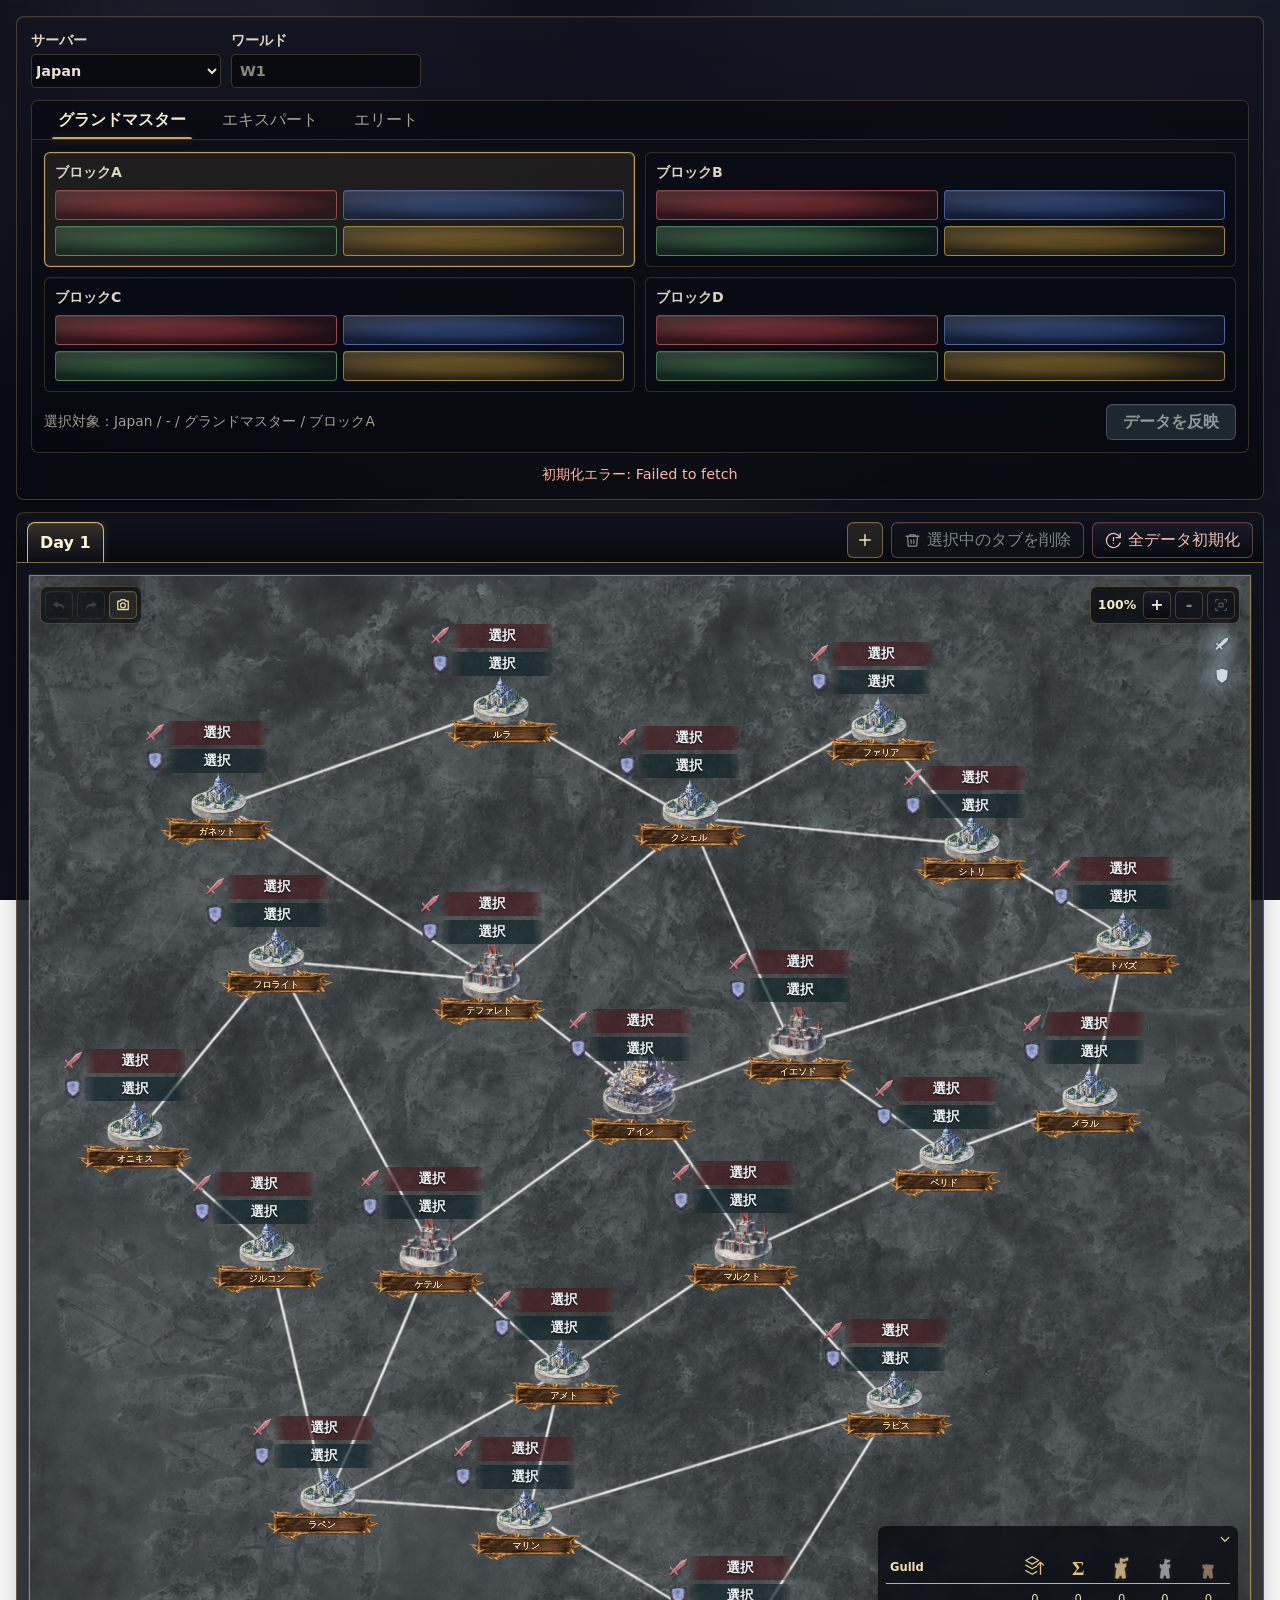
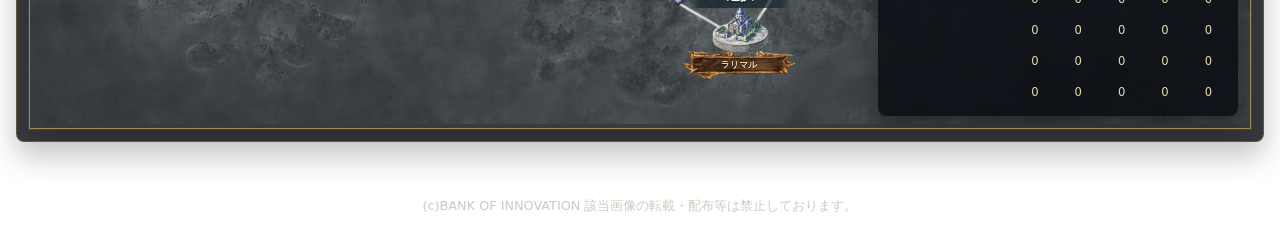
==== index.html @ d88d37e0 "ポイント表のギルド名の余白を調整" ====
<!DOCTYPE html>
<html lang="ja">
<head>
  <meta charset="UTF-8">
  <meta name="viewport" content="width=device-width, initial-scale=1.0">
  <title>Grand Battle Simulator</title>
  <link rel="stylesheet" href="style.css?v=20260810-score-indent">
</head>
<body>
  <main class="app-shell">
    <h1 class="visually-hidden">Grand Battle Simulator</h1>

    <div class="top-layout">
      <section class="panel source-panel" aria-labelledby="source-heading">
      <h2 id="source-heading" class="visually-hidden">バトルデータ選択</h2>
      <fieldset class="source-grid">
        <legend class="visually-hidden">サーバー・ワールド</legend>
        <label>
          <span>サーバー</span>
          <select id="server-select">
            <option value="1">Japan</option>
            <option value="2">Korea</option>
            <option value="3">Asia</option>
            <option value="4">North America</option>
            <option value="5">Europe</option>
            <option value="6">Global</option>
          </select>
        </label>

        <label>
          <span>ワールド</span>
          <div class="combo-box">
            <input type="text" id="world-input" name="grand-battle-world" placeholder="W1" autocomplete="new-password" inputmode="numeric" aria-controls="world-suggestions">
            <datalist id="world-options"></datalist>
            <div id="world-suggestions" class="combo-options" role="listbox" hidden></div>
          </div>
        </label>

      </fieldset>

      <div class="selection-backing-controls" hidden>
        <select id="class-select" aria-hidden="true" tabindex="-1">
          <option value="3">グランドマスター</option>
          <option value="2">エキスパート</option>
          <option value="1">エリート</option>
        </select>
        <select id="block-select" aria-hidden="true" tabindex="-1">
          <option value="0">A</option>
          <option value="1">B</option>
          <option value="2">C</option>
          <option value="3">D</option>
        </select>
      </div>

      <section class="battle-selection" aria-label="クラスとブロックの選択">
        <div id="battle-class-tabs" class="battle-class-tabs" role="tablist" aria-label="クラス">
          <button type="button" class="battle-class-tab" data-class-value="3" role="tab" aria-selected="true">グランドマスター</button>
          <button type="button" class="battle-class-tab" data-class-value="2" role="tab" aria-selected="false">エキスパート</button>
          <button type="button" class="battle-class-tab" data-class-value="1" role="tab" aria-selected="false">エリート</button>
        </div>

        <div id="battle-block-grid" class="battle-block-grid" role="group" aria-label="ブロック">
          <button type="button" class="battle-block-card" data-block-value="0" aria-pressed="true">
            <span class="battle-block-title">ブロックA</span>
            <span class="guild-grid" data-block-guild-grid="0" role="list" aria-live="polite"></span>
          </button>
          <button type="button" class="battle-block-card" data-block-value="1" aria-pressed="false">
            <span class="battle-block-title">ブロックB</span>
            <span class="guild-grid" data-block-guild-grid="1" role="list" aria-live="polite"></span>
          </button>
          <button type="button" class="battle-block-card" data-block-value="2" aria-pressed="false">
            <span class="battle-block-title">ブロックC</span>
            <span class="guild-grid" data-block-guild-grid="2" role="list" aria-live="polite"></span>
          </button>
          <button type="button" class="battle-block-card" data-block-value="3" aria-pressed="false">
            <span class="battle-block-title">ブロックD</span>
            <span class="guild-grid" data-block-guild-grid="3" role="list" aria-live="polite"></span>
          </button>
        </div>

        <div class="battle-selection-footer">
          <p id="battle-selection-summary" class="battle-selection-summary"></p>
          <div class="apply-data-actions">
            <p id="pending-message" class="pending-message" hidden><span aria-hidden="true">●</span> 未反映</p>
            <button type="button" id="apply-data-button" class="apply-data-button" disabled>データを反映</button>
          </div>
        </div>
      </section>

      <p id="status-message" class="status-message" role="status" aria-live="polite"></p>
    </section>

      <div id="guild-name-editor-controls" hidden>
        <button type="button" id="edit-guild-names-button" class="score-edit-button" aria-label="ギルド名を編集" title="ギルド名を編集">
          <span class="score-edit-pen-icon" aria-hidden="true"></span>
        </button>
        <button type="button" id="confirm-guild-names-button" class="score-edit-button" aria-label="ギルド名の編集を確定" title="ギルド名の編集を確定" hidden>
          <svg viewBox="0 0 24 24" aria-hidden="true">
            <path d="M5 12l4 4L19 6" />
          </svg>
        </button>
        <button type="button" id="cancel-guild-names-button" class="score-edit-button" aria-label="ギルド名の編集をキャンセル" title="ギルド名の編集をキャンセル" hidden>
          <svg viewBox="0 0 24 24" aria-hidden="true">
            <path d="M6 6l12 12" />
            <path d="M18 6L6 18" />
          </svg>
        </button>
      </div>
    </div>

    <section class="panel map-panel" aria-labelledby="map-heading">
      <h2 id="map-heading" class="visually-hidden">拠点マップ</h2>
      <header class="tab-row">
        <nav id="occupation-tabs" class="occupation-tabs" aria-label="拠点状況タブ"></nav>
        <button type="button" id="tab-add-button" class="tab-add-button" aria-label="タブを追加" title="タブを追加">
          <svg viewBox="0 0 24 24" aria-hidden="true">
            <path d="M12 5v14" />
            <path d="M5 12h14" />
          </svg>
        </button>
        <div class="map-actions" role="group" aria-label="マップデータ操作">
          <button type="button" id="delete-tab-button" class="delete-tab-button">選択中のタブを削除</button>
          <button type="button" id="reset-data-button" class="reset-data-button">全データ初期化</button>
        </div>
      </header>

    <section class="map-container" aria-labelledby="map-heading">
      <div id="map-inner" class="map-inner">
        <img src="resource/map.png" alt="グランドバトル拠点マップ" class="map-image">
        <div id="battle-points"></div>
      </div>
      <div class="map-history-controls" role="group" aria-label="MAP操作">
        <button type="button" id="map-undo-button" class="map-history-button" aria-label="MAP編集を元に戻す" title="MAP編集を元に戻す" disabled>
          <span class="map-history-icon" aria-hidden="true"></span>
        </button>
        <button type="button" id="map-redo-button" class="map-history-button" aria-label="MAP編集をやり直す" title="MAP編集をやり直す" disabled>
          <span class="map-history-icon is-redo" aria-hidden="true"></span>
        </button>
        <button type="button" id="map-screenshot-button" class="map-history-button map-screenshot-button" aria-label="現在のMAPをPNG保存" title="現在のMAPをPNG保存">
          <svg viewBox="0 0 24 24" aria-hidden="true">
            <path d="M5 7h3l1.5-2h5L16 7h3v11H5z" />
            <circle cx="12" cy="12.5" r="3.2" />
          </svg>
        </button>
      </div>
      <div id="map-export-status" class="map-export-status" role="status" aria-live="polite" hidden>
        <span id="map-export-status-message"></span>
        <button type="button" id="map-export-save-button" class="map-export-save-button" hidden>保存</button>
      </div>
      <div class="map-zoom-controls" role="group" aria-label="MAP表示操作">
        <div class="map-zoom-actions">
          <span id="map-zoom-value" class="map-zoom-value" aria-live="polite">100%</span>
          <button type="button" id="map-zoom-in-button" class="map-zoom-button" aria-label="MAPを拡大">+</button>
          <button type="button" id="map-zoom-out-button" class="map-zoom-button" aria-label="MAPを縮小">-</button>
          <button type="button" id="map-view-reset-button" class="map-zoom-button" aria-label="MAP表示をリセット">
            <svg viewBox="0 0 24 24" aria-hidden="true">
              <path d="M8 4H4v4" />
              <path d="M16 4h4v4" />
              <path d="M20 16v4h-4" />
              <path d="M4 16v4h4" />
              <path d="M9 9h6v6H9z" />
            </svg>
          </button>
        </div>
      </div>
      <div id="map-visibility-controls" class="map-visibility-controls" role="group" aria-label="MAP要素表示切替"></div>
      <aside id="map-score-panel" class="map-score-panel" aria-labelledby="map-score-panel-title">
        <div class="map-score-panel-header">
          <h3 id="map-score-panel-title" class="visually-hidden">ギルドスコア</h3>
          <button type="button" id="map-score-panel-toggle" class="map-score-panel-toggle" aria-expanded="true" aria-controls="map-score-panel-body" aria-label="ギルドスコアを折り畳む" title="ギルドスコアを折り畳む">
            <svg viewBox="0 0 24 24" aria-hidden="true">
              <path d="m7 10 5 5 5-5" />
            </svg>
          </button>
        </div>
        <div id="map-score-panel-body" class="map-score-panel-body">
          <table id="map-score-table" class="map-score-table">
            <caption class="visually-hidden">ギルド別スコア</caption>
            <thead>
              <tr>
                <th scope="col">Guild</th>
                <th scope="col" aria-label="累計" title="累計">
                  <span class="map-score-symbol map-score-cumulative-symbol" role="img" aria-label="累計" title="累計">
                    <svg viewBox="0 0 24 24" aria-hidden="true">
                      <path d="m2 6 7-4 7 4-7 4-7-4Z" />
                      <path d="m2 11 7 4 5-2.8" />
                      <path d="m2 17 7 4 5-2.8" />
                      <path d="M18 21V8m0 0-3 3m3-3 3 3" />
                    </svg>
                  </span>
                </th>
                <th scope="col" aria-label="合計" title="合計">
                  <span class="map-score-symbol map-score-total-symbol" role="img" aria-label="合計" title="合計">Σ</span>
                </th>
                <th scope="col" aria-label="神殿" title="神殿">
                  <img class="map-score-structure-icon map-score-temple-icon" src="resource/map-score-temple.png" alt="神殿">
                </th>
                <th scope="col" aria-label="城" title="城">
                  <img class="map-score-structure-icon map-score-castle-icon" src="resource/map-score-castle.png" alt="城">
                </th>
                <th scope="col" aria-label="教会" title="教会">
                  <img class="map-score-structure-icon map-score-church-icon" src="resource/map-score-church.png" alt="教会">
                </th>
              </tr>
            </thead>
            <tbody id="map-score-body"></tbody>
          </table>
        </div>
      </aside>
    </section>
    </section>

    <div id="mobile-point-picker" class="mobile-point-picker" role="dialog" aria-modal="true" aria-labelledby="mobile-point-picker-title" hidden>
      <div class="mobile-point-picker-panel">
        <div class="mobile-point-picker-header">
          <strong id="mobile-point-picker-title">拠点選択</strong>
          <button type="button" id="mobile-point-picker-close" class="mobile-picker-close" aria-label="閉じる">×</button>
        </div>
        <div id="mobile-point-picker-options" class="mobile-point-picker-options"></div>
      </div>
    </div>

    <dialog id="battle-data-confirmation-dialog" class="battle-data-dialog" aria-labelledby="battle-data-dialog-title" aria-describedby="battle-data-dialog-message">
      <form method="dialog" class="battle-data-dialog-panel">
        <h2 id="battle-data-dialog-title" data-dialog-title></h2>
        <p data-dialog-message></p>
        <p class="battle-data-dialog-context" data-dialog-context hidden></p>
        <p class="battle-data-dialog-note" data-dialog-note hidden></p>
        <div class="battle-data-dialog-actions" role="group" aria-label="反映方法を選択">
          <button type="button" class="dialog-secondary-button" data-dialog-action="cancel">キャンセル</button>
          <button type="button" class="dialog-secondary-button" data-dialog-action="new-tab" hidden>新しいタブ</button>
          <button type="button" class="dialog-primary-button" data-dialog-action="overwrite" hidden>上書き</button>
          <button type="button" class="dialog-danger-button" data-dialog-action="replace" hidden>データを反映</button>
        </div>
      </form>
    </dialog>
  </main>

  <footer>
    (c)BANK OF INNOVATION 該当画像の転載・配布等は禁止しております。
  </footer>

  <script type="module" src="js/main.js?v=20260810-score-highlight"></script>
</body>
</html>
---- style.css ----
:root {
  --guild-1: #56302f;
  --guild-2: #33384d;
  --guild-3: #34483a;
  --guild-4: #4c4730;
  --guild-1-rgb: 86, 48, 47;
  --guild-2-rgb: 51, 56, 77;
  --guild-3-rgb: 52, 72, 58;
  --guild-4-rgb: 76, 71, 48;
  --guild-1-ink: 112, 55, 58;
  --guild-2-ink: 65, 79, 106;
  --guild-3-ink: 62, 94, 72;
  --guild-4-ink: 112, 101, 58;
  --empty-point: rgba(255, 255, 255, 0.86);
  --border: rgba(170, 139, 82, 0.36);
  --surface: rgba(12, 14, 23, 0.82);
  --surface-strong: rgba(6, 8, 14, 0.9);
  --page: #070a12;
  --text: #e8e1d1;
  --muted: #a79f91;
  --gold: #aa8b52;
  --gold-soft: rgba(170, 139, 82, 0.18);
  --field-bg: rgba(6, 8, 14, 0.78);
  --field-border: rgba(170, 139, 82, 0.34);
  --action-button-size: 36px;
  /* --action-button-size-mobile: 34px; */
}

* {
  box-sizing: border-box;
}

.visually-hidden {
  position: absolute;
  width: 1px;
  height: 1px;
  padding: 0;
  margin: -1px;
  overflow: hidden;
  clip: rect(0, 0, 0, 0);
  white-space: nowrap;
  border: 0;
}

body {
  margin: 0;
  color: var(--text);
  font-family: system-ui, -apple-system, BlinkMacSystemFont, "Segoe UI", sans-serif;
  text-align: center;
  background:
    radial-gradient(circle at 18% 10%, rgba(82, 84, 106, 0.28) 0 9%, transparent 30%),
    radial-gradient(circle at 78% 2%, rgba(61, 66, 88, 0.32) 0 12%, transparent 35%),
    radial-gradient(circle at 46% 42%, rgba(126, 119, 100, 0.12) 0 15%, transparent 40%),
    linear-gradient(145deg, #05070d 0%, #0b0e18 42%, #171927 100%);
  background-attachment: fixed;
}

button,
input,
select {
  font: inherit;
}

button {
  min-height: 36px;
  padding: 6px 12px;
  border: 1px solid var(--field-border);
  border-radius: 6px;
  color: var(--text);
  background: linear-gradient(180deg, rgba(27, 28, 39, 0.92), rgba(9, 11, 18, 0.92));
  cursor: pointer;
  box-shadow: inset 0 1px 0 rgba(255, 255, 255, 0.08);
}

button:hover {
  border-color: rgba(190, 161, 96, 0.68);
  background: linear-gradient(180deg, rgba(38, 39, 52, 0.94), rgba(14, 16, 25, 0.94));
}

button:disabled {
  color: #7d8987;
  cursor: not-allowed;
  background: rgba(20, 21, 28, 0.54);
}

h2,
h3 {
  margin: 0 0 10px;
  color: #f4e9c9;
  font-size: 1rem;
}

footer {
  margin: 40px 0 16px;
  color: rgba(169, 160, 140, 0.56);
  font-size: 0.8rem;
}

.app-shell {
  width: min(100%, 1280px);
  margin: 0 auto;
  padding: 16px;
}

.panel {
  margin: 0;
  padding: 14px;
  border: 1px solid var(--border);
  border-radius: 8px;
  color: var(--text);
  background:
    linear-gradient(180deg, rgba(18, 20, 31, 0.86), rgba(7, 9, 15, 0.8));
  box-shadow:
    0 14px 30px rgba(0, 0, 0, 0.24),
    inset 0 1px 0 rgba(255, 255, 255, 0.07);
}

.top-layout {
  display: grid;
  grid-template-columns: minmax(0, 1fr);
  align-items: start;
  gap: 0;
  margin-bottom: 12px;
}

.source-panel {
  display: grid;
  gap: 12px;
  justify-items: stretch;
}

.map-panel {
  display: grid;
  gap: 0;
  padding: 0;
  overflow: hidden;
}

.source-grid {
  display: grid;
  grid-template-columns: repeat(2, minmax(136px, 190px));
  gap: 10px;
  width: min(100%, 390px);
  min-inline-size: 0;
  margin: 0;
  padding: 0;
  border: 0;
}

.source-grid label {
  display: grid;
  gap: 4px;
  text-align: left;
  font-size: 0.9rem;
  font-weight: 700;
  color: #ddd4c2;
}

.source-grid input,
.source-grid select {
  width: 100%;
  min-height: 34px;
  border: 1px solid var(--field-border);
  border-radius: 5px;
  color: var(--text);
  background: var(--field-bg);
}

.source-grid select option {
  color: var(--text);
  background: #0b0d16;
}

.combo-box {
  position: relative;
  display: block;
}

.combo-box input {
  padding: 5px 8px;
}

.combo-box input::placeholder {
  color: #8e897e;
  opacity: 1;
}

.source-grid input:focus,
.source-grid select:focus,
.combo-box input:focus,
button:focus-visible {
  outline: 2px solid rgba(210, 236, 181, 0.46);
  outline-offset: 2px;
  border-color: rgba(190, 161, 96, 0.74);
}

.combo-options {
  position: absolute;
  z-index: 20;
  top: calc(100% + 4px);
  left: 0;
  right: 0;
  max-height: 220px;
  overflow-y: auto;
  border: 1px solid var(--border);
  border-radius: 6px;
  background: rgba(8, 10, 17, 0.97);
  box-shadow: 0 8px 20px rgba(0, 0, 0, 0.16);
}

.combo-options button,
.combo-empty {
  display: block;
  width: 100%;
  min-height: 32px;
  padding: 6px 10px;
  border: 0;
  border-radius: 0;
  text-align: left;
  color: var(--text);
  background: transparent;
}

.combo-options button:hover {
  background: rgba(199, 166, 96, 0.16);
}

.combo-group-button {
  font-weight: 700;
}

.combo-options .combo-world-button {
  padding-left: 20px;
  font-weight: 400;
}

.combo-empty {
  color: var(--muted);
}

.battle-selection {
  overflow: hidden;
  border: 1px solid rgba(170, 139, 82, 0.28);
  border-radius: 7px;
  background: rgba(5, 7, 13, 0.28);
}

.battle-class-tabs {
  display: flex;
  min-width: 0;
  padding: 0 8px;
  border-bottom: 1px solid rgba(170, 139, 82, 0.28);
  background: rgba(6, 8, 14, 0.42);
}

.battle-class-tab {
  position: relative;
  flex: 0 1 auto;
  min-height: 38px;
  padding: 7px 18px;
  border: 0;
  border-radius: 0;
  color: var(--muted);
  background: transparent;
  box-shadow: none;
}

.battle-class-tab::after {
  content: "";
  position: absolute;
  right: 12px;
  bottom: 0;
  left: 12px;
  height: 2px;
  border-radius: 2px 2px 0 0;
  background: transparent;
}

.battle-class-tab:hover,
.battle-class-tab:focus-visible {
  border: 0;
  color: #f1e6c8;
  background: rgba(199, 166, 96, 0.08);
  box-shadow: none;
}

.battle-class-tab.is-active {
  color: #f4e9c9;
  font-weight: 700;
}

.battle-class-tab.is-active::after {
  background: #c7a660;
  box-shadow: 0 0 8px rgba(199, 166, 96, 0.34);
}

.battle-block-grid {
  display: grid;
  grid-template-columns: repeat(2, minmax(0, 1fr));
  gap: 10px;
  padding: 12px;
}

.battle-block-card {
  min-width: 0;
  padding: 10px;
  border-color: rgba(170, 139, 82, 0.24);
  text-align: left;
  background: rgba(10, 12, 20, 0.56);
  box-shadow: inset 0 1px 0 rgba(255, 255, 255, 0.04);
}

.battle-block-card:hover {
  border-color: rgba(190, 161, 96, 0.52);
  background: rgba(18, 20, 31, 0.7);
}

.battle-block-card.is-active {
  border-color: rgba(210, 178, 105, 0.88);
  background: rgba(170, 139, 82, 0.12);
  box-shadow:
    inset 0 0 0 1px rgba(225, 194, 123, 0.16),
    0 0 0 1px rgba(170, 139, 82, 0.08);
}

.battle-block-title {
  display: block;
  margin-bottom: 8px;
  color: #ddd4c2;
  font-size: 0.88rem;
  font-weight: 700;
}

.guild-grid {
  display: grid;
  grid-template-columns: repeat(2, minmax(0, 1fr));
  justify-content: center;
  gap: 6px;
}

.guild-grid .guild-cell {
  display: block;
  --guild-ink-rgb: 120, 108, 72;
  min-width: 0;
  min-height: 30px;
  padding: 5px 7px;
  border: 1px solid rgba(245, 231, 189, 0.18);
  border-radius: 4px;
  color: #e7dcc4;
  font-weight: 700;
  text-align: center;
  white-space: normal;
  overflow-wrap: anywhere;
  background:
    radial-gradient(ellipse at 46% 48%, rgba(var(--guild-ink-rgb), 0.5) 0 28%, transparent 72%),
    radial-gradient(ellipse at 18% 18%, rgba(231, 220, 196, 0.12) 0 18%, transparent 58%),
    linear-gradient(135deg, rgba(var(--guild-ink-rgb), 0.34), rgba(var(--guild-ink-rgb), 0.18)),
    rgba(6, 9, 16, 0.32);
  box-shadow:
    inset 0 1px 0 rgba(255, 244, 215, 0.08),
    inset 0 -12px 20px rgba(4, 8, 14, 0.12);
}

.guild-cell1 {
  --guild-ink-rgb: var(--guild-1-ink);
}

.guild-cell2 {
  --guild-ink-rgb: var(--guild-2-ink);
}

.guild-cell3 {
  --guild-ink-rgb: var(--guild-3-ink);
}

.guild-cell4 {
  --guild-ink-rgb: var(--guild-4-ink);
}

.guild-grid .guild-cell1 {
  --guild-ink-rgb: 151, 53, 57;
  border-color: rgba(224, 94, 101, 0.58);
}

.guild-grid .guild-cell2 {
  --guild-ink-rgb: 54, 82, 143;
  border-color: rgba(112, 139, 225, 0.58);
}

.guild-grid .guild-cell3 {
  --guild-ink-rgb: 57, 112, 71;
  border-color: rgba(100, 185, 116, 0.58);
}

.guild-grid .guild-cell4 {
  --guild-ink-rgb: 139, 108, 37;
  border-color: rgba(226, 190, 75, 0.6);
}

.apply-data-button {
  width: auto;
  min-width: 130px;
  margin: 0;
  border-color: rgba(118, 125, 162, 0.5);
  background: linear-gradient(180deg, #2a304b, #15192b);
  color: #ffffff;
  font-weight: 700;
}

.apply-data-button:hover {
  background: linear-gradient(180deg, #343a59, #1b2036);
}

.apply-data-button.has-pending {
  border-color: rgba(132, 169, 116, 0.56);
  background: linear-gradient(180deg, #354f38, #1d3224);
}

.apply-data-button.has-pending:hover {
  background: linear-gradient(180deg, #3e5b41, #263d2b);
}

.apply-data-button:disabled {
  border-color: rgba(154, 168, 181, 0.32);
  background: rgba(48, 61, 69, 0.58);
  color: #8d9998;
}

.pending-message {
  margin: 0;
  color: #b8d5a6;
  font-size: 0.85rem;
  font-weight: 700;
}

.status-message {
  min-height: 1.4em;
  margin: 0;
  color: var(--muted);
  font-size: 0.9rem;
}

.status-message[data-type="success"] {
  color: #b8d5a6;
}

.status-message[data-type="error"] {
  color: #ffb4aa;
}

.section-divider {
  display: none;
  width: 100%;
  margin: 4px 0 16px;
  border: 0;
  border-top: 1px solid #cfcfcf;
}

.table-scroll {
  display: block;
  width: 100%;
  max-width: 100%;
  padding-bottom: 6px;
  overflow-x: auto;
  overflow-y: hidden;
  scrollbar-color: rgba(146, 119, 70, 0.42) rgba(5, 7, 12, 0.28);
  scrollbar-width: thin;
  box-shadow: inset 0 -1px 0 rgba(199, 166, 96, 0.2);
}

.occupation-tabs {
  scrollbar-color: rgba(146, 119, 70, 0.42) rgba(5, 7, 12, 0.28);
  scrollbar-width: thin;
}

.table-scroll::-webkit-scrollbar,
.occupation-tabs::-webkit-scrollbar {
  height: 1px;
}

.table-scroll::-webkit-scrollbar-track,
.occupation-tabs::-webkit-scrollbar-track {
  background: rgba(5, 7, 12, 0.48);
  border-radius: 999px;
}

.table-scroll::-webkit-scrollbar-thumb,
.occupation-tabs::-webkit-scrollbar-thumb {
  border-radius: 999px;
  background: linear-gradient(90deg, rgba(126, 102, 59, 0.26), rgba(164, 132, 76, 0.42));
}

.table-scroll::-webkit-scrollbar-thumb:hover,
.occupation-tabs::-webkit-scrollbar-thumb:hover {
  background: linear-gradient(90deg, rgba(170, 139, 82, 0.62), rgba(210, 174, 102, 0.54));
}

.cumulative-scope {
  min-height: 1.3em;
  margin: -4px 0 8px;
  color: #c7beab;
  font-size: 0.85rem;
}

.score-edit-actions {
  display: flex;
  justify-content: flex-end;
  gap: 6px;
  margin: -2px 0 6px;
}

.score-edit-button {
  display: inline-grid;
  place-items: center;
  width: 30px;
  height: 30px;
  min-height: 0;
  padding: 0;
  border-color: rgba(199, 166, 96, 0.46);
  border-radius: 6px;
  color: #e9d6a6;
  background: rgba(199, 166, 96, 0.1);
}

.score-edit-button[hidden] {
  display: none;
}

.score-edit-button:hover {
  border-color: rgba(226, 196, 126, 0.72);
  background: rgba(199, 166, 96, 0.2);
}

.score-edit-button svg {
  width: 17px;
  height: 17px;
  fill: none;
  stroke: currentColor;
  stroke-width: 1.9;
  stroke-linecap: round;
  stroke-linejoin: round;
}

.score-edit-pen-icon {
  width: 28px;
  height: 28px;
  background: currentColor;
  -webkit-mask: url("resource/pen.svg") center / contain no-repeat;
  mask: url("resource/pen.svg") center / contain no-repeat;
}

.score-table {
  flex: 0 0 auto;
  min-width: 640px;
  margin: 0 auto;
  border-collapse: collapse;
  color: var(--text);
  background: rgba(6, 8, 14, 0.56);
}

.score-table th,
.score-table td {
  height: 36px;
  min-width: 56px;
  border: 1px solid rgba(199, 166, 96, 0.28);
  padding: 5px 6px;
  line-height: 1.2;
  text-align: center;
}

.score-table th:first-child,
.score-table td:first-child {
  min-width: 36px;
}

.score-table th:nth-child(2),
.score-table td:nth-child(2) {
  width: 188px;
  min-width: 188px;
  max-width: 188px;
}

.score-table td:nth-child(2) {
  overflow: hidden;
  color: #e7dcc4;
  font-weight: 700;
  text-overflow: ellipsis;
  white-space: nowrap;
}

.score-guild-name-cell {
  --guild-ink-rgb: 120, 108, 72;
  background:
    radial-gradient(ellipse at 48% 52%, rgba(var(--guild-ink-rgb), 0.48) 0 30%, transparent 74%),
    radial-gradient(ellipse at 16% 20%, rgba(231, 220, 196, 0.1) 0 16%, transparent 58%),
    linear-gradient(135deg, rgba(var(--guild-ink-rgb), 0.32), rgba(var(--guild-ink-rgb), 0.18)),
    rgba(6, 9, 16, 0.34);
  box-shadow:
    inset 0 1px 0 rgba(255, 244, 215, 0.07),
    inset 0 -12px 18px rgba(4, 8, 14, 0.1);
}

.score-guild-name-cell.guild-cell1 {
  --guild-ink-rgb: var(--guild-1-ink);
}

.score-guild-name-cell.guild-cell2 {
  --guild-ink-rgb: var(--guild-2-ink);
}

.score-guild-name-cell.guild-cell3 {
  --guild-ink-rgb: var(--guild-3-ink);
}

.score-guild-name-cell.guild-cell4 {
  --guild-ink-rgb: var(--guild-4-ink);
}

.score-table td:nth-child(2):has(.score-guild-name-input) {
  position: relative;
  filter: saturate(0.88);
  box-shadow:
    inset 0 2px 5px rgba(0, 0, 0, 0.42),
    inset 0 1px 0 rgba(255, 255, 255, 0.04);
}

.score-table td:nth-child(2):has(.score-guild-name-input)::after {
  content: "";
  position: absolute;
  top: 50%;
  right: 4px;
  width: 28px;
  height: 28px;
  background: rgba(226, 196, 126, 0.74);
  pointer-events: none;
  transform: translateY(-50%);
  -webkit-mask: url("resource/pen.svg") center / contain no-repeat;
  mask: url("resource/pen.svg") center / contain no-repeat;
}

.score-guild-name-input {
  box-sizing: border-box;
  width: 100%;
  min-width: 0;
  height: auto;
  min-height: 0;
  margin: 0;
  padding: 2px 5px;
  border: 1px solid rgba(226, 196, 126, 0.24);
  border-radius: 5px;
  color: #fff4d7;
  font: inherit;
  font-weight: 700;
  text-align: center;
  background: rgba(6, 8, 14, 0.28);
}

.score-guild-name-input:focus {
  outline: 0;
  border-color: rgba(226, 196, 126, 0.78);
  box-shadow: 0 0 0 2px rgba(226, 196, 126, 0.18);
}

.score-table thead {
  color: #f4e9c9;
  background-color: rgba(199, 166, 96, 0.18);
}

.score-total,
.score-cumulative {
  font-weight: 700;
  color: #f6f0dd;
  background: rgba(199, 166, 96, 0.16);
}

.score-cumulative {
  background: rgba(86, 91, 130, 0.22);
}

.score-guild-radio-cell {
  padding: 4px;
  text-align: center;
}

.score-guild-radio-cell input {
  display: block;
  margin: 0 auto;
  accent-color: var(--gold);
}

.tab-row {
  display: flex;
  align-items: flex-end;
  gap: 8px;
  width: 100%;
  max-width: 100%;
  box-sizing: border-box;
  margin: 0;
  padding: 8px 10px 0;
  overflow: hidden;
  border-bottom: 1px solid rgba(199, 166, 96, 0.62);
  background:
    linear-gradient(180deg, rgba(16, 18, 29, 0.92), rgba(6, 8, 14, 0.88));
}

.occupation-tabs {
  display: flex;
  justify-content: flex-start;
  gap: 4px;
  width: auto;
  min-width: 0;
  max-width: 100%;
  flex: 1 1 0;
  overflow-x: auto;
  overflow-y: hidden;
  padding: 0 0 0;
}

.tab-button {
  box-sizing: border-box;
  flex: 0 0 auto;
  min-width: 42px;
  height: 41px;
  min-height: 41px;
  padding: 4px 12px;
  border-radius: 8px 8px 0 0;
  border-color: var(--field-border);
  border-bottom-color: transparent;
  line-height: 1;
  background: rgba(8, 10, 17, 0.74);
  transform: translateY(1px);
}

.tab-row.has-tab-scroll .tab-button {
  height: 28px;
  min-height: 28px;
  padding-top: 3px;
  padding-bottom: 3px;
}

.tab-button.is-active {
  border-color: rgba(226, 196, 126, 0.92);
  border-bottom-color: rgba(12, 14, 23, 0.98);
  background:
    linear-gradient(180deg, rgba(170, 139, 82, 0.26), rgba(12, 14, 23, 0.98));
  color: #fff4d7;
  font-weight: 700;
  box-shadow:
    0 -1px 10px rgba(226, 196, 126, 0.18),
    inset 0 1px 0 rgba(255, 255, 255, 0.1);
}

.tab-add-button {
  display: inline-flex;
  align-items: center;
  justify-content: center;
  flex: 0 0 auto;
  width: 36px;
  height: 36px;
  min-width: 36px;
  min-height: 0;
  padding: 0;
  border-radius: 6px;
  border-color: rgba(199, 166, 96, 0.52);
  color: #f5e7bd;
  background: rgba(199, 166, 96, 0.12);
  transform: none;
}

.tab-add-button svg {
  width: 18px;
  height: 18px;
  fill: none;
  stroke: currentColor;
  stroke-width: 1.9;
  stroke-linecap: round;
  stroke-linejoin: round;
}

.tab-add-button:hover {
  border-color: rgba(226, 196, 126, 0.76);
  background: rgba(199, 166, 96, 0.22);
}

.tab-name-input {
  flex: 0 0 auto;
  width: 88px;
  height: 41px;
  min-height: 41px;
  padding: 4px 8px;
  border: 1px solid var(--field-border);
  border-radius: 6px;
  color: var(--text);
  font: inherit;
  text-align: center;
  background: var(--field-bg);
}

.tab-row.has-tab-scroll .tab-name-input {
  height: 28px;
  min-height: 28px;
  padding-top: 3px;
  padding-bottom: 3px;
}

.tab-name-input:focus {
  outline: 0;
  border-color: var(--field-border);
  box-shadow:
    0 0 0 2px rgba(210, 236, 181, 0.26),
    inset 0 1px 0 rgba(255, 255, 255, 0.08);
}

.tab-context-menu {
  position: fixed;
  z-index: 1000;
  padding: 4px;
  border: 1px solid var(--border);
  border-radius: 6px;
  background: rgba(8, 10, 17, 0.97);
  box-shadow: 0 8px 20px rgba(0, 0, 0, 0.16);
}

.tab-context-menu button {
  min-height: 32px;
  border: 0;
  background: transparent;
  white-space: nowrap;
}

.tab-context-menu button:hover {
  background: rgba(199, 166, 96, 0.16);
}

.delete-tab-button {
  flex: 0 0 auto;
  white-space: nowrap;
}

.danger-icon-button {
  display: inline-flex;
  align-items: center;
  justify-content: center;
  gap: 6px;
}

.danger-icon-button svg {
  width: 17px;
  height: 17px;
  fill: none;
  stroke: currentColor;
  stroke-width: 1.8;
  stroke-linecap: round;
  stroke-linejoin: round;
}

.map-actions {
  display: flex;
  flex: 0 0 auto;
  justify-content: flex-end;
  gap: 8px;
  padding-bottom: 0;
}

.reset-data-button {
  flex: 0 0 auto;
  border-color: rgba(185, 120, 116, 0.56);
  color: #ffd3cd;
  white-space: nowrap;
}

.reset-data-button:hover {
  border-color: rgba(226, 154, 146, 0.82);
  background: rgba(108, 44, 45, 0.58);
}

.delete-tab-button,
.reset-data-button {
  border-color: rgba(185, 120, 116, 0.46);
  color: #f0c0b8;
}

.delete-tab-button,
.reset-data-button,
.tab-add-button {
  /* width: var(--action-button-size); */
  height: var(--action-button-size);
  /* min-width: var(--action-button-size); */
  min-height: var(--action-button-size);
  margin-bottom: 4px;
}

.delete-tab-button:hover,
.reset-data-button:hover {
  border-color: rgba(214, 144, 133, 0.7);
  background: rgba(96, 37, 39, 0.48);
}

.map-container {
  position: relative;
  display: inline-block;
  max-width: 100%;
  justify-self: center;
  margin: 12px;
  border: 1px solid rgba(199, 166, 96, 0.72);
  overflow: hidden;
  touch-action: pan-y;
  user-select: none;
  box-shadow:
    0 0 0 1px rgba(255, 244, 215, 0.08),
    0 16px 32px rgba(0, 0, 0, 0.24);
}

.map-container.is-dragging {
  cursor: grabbing;
}

.map-history-controls {
  position: absolute;
  z-index: 20;
  top: 10px;
  left: 10px;
  display: flex;
  gap: 4px;
  padding: 4px;
  border: 1px solid rgba(170, 139, 82, 0.36);
  border-radius: 7px;
  background: rgba(7, 9, 15, 0.68);
  box-shadow: 0 8px 18px rgba(0, 0, 0, 0.22);
}

.map-history-button {
  display: grid;
  place-items: center;
  width: 28px;
  height: 28px;
  min-height: 0;
  padding: 0;
  border-radius: 5px;
  border-color: rgba(199, 166, 96, 0.36);
  color: #e9d6a6;
  font-size: 1.05rem;
  font-weight: 700;
  line-height: 1;
  background: rgba(199, 166, 96, 0.1);
}

.map-history-icon {
  margin-top: 1px;
  width: 20px;
  height: 20px;
  background: currentColor;
  -webkit-mask: url("resource/undo.svg") center / contain no-repeat;
  mask: url("resource/undo.svg") center / contain no-repeat;
}

.map-history-icon.is-redo {
  transform: scaleX(-1);
}

.map-history-button:hover:not(:disabled),
.map-history-button:focus-visible:not(:disabled) {
  border-color: rgba(226, 196, 126, 0.72);
  background: rgba(199, 166, 96, 0.2);
}

.map-history-button:disabled {
  opacity: 0.34;
  cursor: default;
}

.map-score-panel {
  position: absolute;
  z-index: 18;
  right: 12px;
  bottom: 12px;
  width: min(360px, calc(100% - 24px));
  overflow: hidden;
  border-radius: 8px;
  color: #e8d9b2;
  background: rgba(7, 9, 15, 0.8);
  box-shadow: 0 8px 20px rgba(0, 0, 0, 0.3);
  backdrop-filter: blur(3px);
  -webkit-backdrop-filter: blur(3px);
  pointer-events: auto;
}

.map-score-panel.is-collapsed {
  width: 32px;
}

.map-score-panel-header {
  display: flex;
  justify-content: flex-end;
  min-height: 26px;
}

.map-score-panel-toggle {
  display: grid;
  place-items: center;
  width: 26px;
  height: 26px;
  min-height: 0;
  padding: 0;
  border: 0;
  border-radius: 5px;
  color: #e2c47e;
  background: transparent;
  box-shadow: none;
}

.map-score-panel-toggle:hover,
.map-score-panel-toggle:focus-visible {
  border: 0;
  color: #f1d994;
  background: rgba(199, 166, 96, 0.14);
  box-shadow: none;
}

.map-score-panel-toggle svg {
  width: 18px;
  height: 18px;
  fill: none;
  stroke: currentColor;
  stroke-width: 1.7;
  stroke-linecap: round;
  stroke-linejoin: round;
  transition: transform 0.16s ease;
}

.map-score-panel.is-collapsed .map-score-panel-toggle svg {
  transform: rotate(180deg);
}

.map-score-panel-body {
  padding: 0 8px 8px;
}

.map-score-panel.is-collapsed .map-score-panel-body {
  display: none;
}

.map-score-table {
  width: 100%;
  border-collapse: collapse;
  table-layout: fixed;
  color: #e8d9b2;
  font-size: 0.72rem;
  line-height: 1.2;
}

.map-score-table thead {
  border-bottom: 1px solid rgba(226, 196, 126, 0.66);
}

.map-score-table th,
.map-score-table td {
  height: 25px;
  padding: 3px 4px;
  border: 0;
  text-align: center;
  white-space: nowrap;
}

.map-score-table th {
  color: #f0dfb6;
  font-weight: 700;
}

.battle-selection-footer {
  display: flex;
  align-items: center;
  justify-content: space-between;
  gap: 16px;
  padding: 0 12px 12px;
}

.battle-selection-summary {
  min-width: 0;
  margin: 0;
  color: var(--muted);
  font-size: 0.86rem;
  text-align: left;
  overflow-wrap: anywhere;
}

.apply-data-actions {
  display: flex;
  flex: 0 0 auto;
  align-items: center;
  justify-content: flex-end;
  gap: 10px;
}

.map-score-table th:first-child,
.map-score-table td:first-child {
  width: 37%;
  overflow: hidden;
  text-align: left;
  text-overflow: ellipsis;
}

.map-score-table td {
  color: #e8d9b2;
  font-variant-numeric: tabular-nums;
}

.map-score-table .map-score-row {
  --map-score-highlight-rgb: 170, 139, 82;
}

.map-score-table .map-score-row.guild-row1 {
  --map-score-highlight-rgb: 224, 94, 101;
}

.map-score-table .map-score-row.guild-row2 {
  --map-score-highlight-rgb: 112, 139, 225;
}

.map-score-table .map-score-row.guild-row3 {
  --map-score-highlight-rgb: 100, 185, 116;
}

.map-score-table .map-score-row.guild-row4 {
  --map-score-highlight-rgb: 226, 190, 75;
}

.map-score-table .map-score-row.is-highlighted {
  background: rgba(var(--map-score-highlight-rgb), 0.16);
}

.map-score-table .map-score-row.is-highlighted .map-score-guild-cell {
  box-shadow: inset 3px 0 0 rgb(var(--map-score-highlight-rgb));
}

.map-score-guild-button {
  display: block;
  width: 100%;
  min-height: 25px;
  padding: 0 4px 0 5px;
  overflow: hidden;
  border: 0;
  border-radius: 0;
  color: inherit;
  font: inherit;
  font-weight: 400;
  text-align: left;
  text-overflow: ellipsis;
  white-space: nowrap;
  background: transparent;
  box-shadow: none;
}

.map-score-guild-button:hover,
.map-score-guild-button:focus-visible {
  border: 0;
  color: #f4e9c9;
  text-decoration: underline;
  text-underline-offset: 2px;
  background: transparent;
  box-shadow: none;
}

.map-score-guild-button.is-highlighted {
  font-weight: 700;
}

.map-score-table img {
  display: block;
  width: 22px;
  height: 22px;
  margin: 0 auto;
  object-fit: contain;
}

.map-score-temple-icon {
  filter:
    brightness(0)
    saturate(100%)
    invert(72%)
    sepia(24%)
    saturate(500%)
    hue-rotate(357deg)
    brightness(90%)
    contrast(86%)
    drop-shadow(0 0 2px rgba(190, 163, 106, 0.22));
}

.map-score-castle-icon {
  filter:
    brightness(0)
    saturate(100%)
    invert(70%)
    sepia(5%)
    saturate(210%)
    hue-rotate(175deg)
    brightness(85%)
    contrast(83%)
    drop-shadow(0 0 2px rgba(177, 186, 193, 0.1));
}

.map-score-church-icon {
  filter:
    brightness(0)
    saturate(100%)
    invert(51%)
    sepia(18%)
    saturate(520%)
    hue-rotate(345deg)
    brightness(86%)
    contrast(87%)
    drop-shadow(0 0 2px rgba(143, 113, 91, 0.16));
}

.map-score-symbol {
  display: inline-grid;
  place-items: center;
  width: 22px;
  height: 22px;
  color: #e2c47e;
}

.map-score-cumulative-symbol svg {
  width: 22px;
  height: 22px;
  fill: none;
  stroke: currentColor;
  stroke-width: 1.45;
  stroke-linecap: round;
  stroke-linejoin: round;
}

.map-score-total-symbol {
  font-family: Georgia, "Times New Roman", serif;
  font-size: 1.2rem;
  font-weight: 700;
}

.map-screenshot-button svg {
  width: 18px;
  height: 18px;
  fill: none;
  stroke: currentColor;
  stroke-width: 1.7;
  stroke-linecap: round;
  stroke-linejoin: round;
}

.map-export-status {
  position: absolute;
  z-index: 24;
  top: 50px;
  left: 10px;
  display: flex;
  align-items: center;
  gap: 8px;
  max-width: min(360px, calc(100% - 20px));
  padding: 7px 9px;
  border: 1px solid rgba(199, 166, 96, 0.46);
  border-radius: 6px;
  color: #f1e3bf;
  font-size: 0.78rem;
  line-height: 1.35;
  background: rgba(7, 9, 15, 0.86);
  box-shadow: 0 8px 18px rgba(0, 0, 0, 0.24);
}

.map-export-status[data-type="error"] {
  border-color: rgba(208, 108, 116, 0.68);
  color: #ffdadd;
}

.map-export-status[hidden] {
  display: none;
}

.map-export-save-button {
  pointer-events: auto;
  flex: 0 0 auto;
  min-height: 28px;
  padding: 3px 10px;
  border: 1px solid rgba(226, 196, 126, 0.6);
  border-radius: 4px;
  color: #f4e6bf;
  background: rgba(199, 166, 96, 0.14);
}

.battle-data-dialog {
  width: min(440px, calc(100vw - 32px));
  max-width: calc(100vw - 32px);
  padding: 0;
  border: 1px solid rgba(199, 166, 96, 0.6);
  border-radius: 12px;
  color: #f2ead9;
  background: rgba(15, 17, 24, 0.98);
  box-shadow: 0 22px 70px rgba(0, 0, 0, 0.55);
}

.battle-data-dialog::backdrop {
  background: rgba(3, 5, 10, 0.72);
  backdrop-filter: blur(2px);
}

.battle-data-dialog-panel {
  display: grid;
  gap: 14px;
  padding: 22px;
}

.battle-data-dialog-panel h2 {
  margin: 0;
  color: #f7e4b6;
  font-size: 1.1rem;
}

.battle-data-dialog-panel p {
  margin: 0;
  line-height: 1.6;
}

.battle-data-dialog-context {
  padding: 8px 10px;
  border-left: 3px solid rgba(199, 166, 96, 0.72);
  color: #d9c99e;
  font-size: 0.84rem;
  background: rgba(199, 166, 96, 0.08);
}

.battle-data-dialog-note {
  font-size: 0.8rem;
}

.battle-data-dialog-note[data-tone="info"] {
  color: #a9c7ad;
}

.battle-data-dialog-note[data-tone="danger"] {
  color: #e3a0a7;
}

.battle-data-dialog-actions {
  display: flex;
  justify-content: center;
  width: 100%;
  gap: 8px;
  margin: 8px auto 0;
}

.battle-data-dialog-actions button {
  min-width: 96px;
  min-height: 40px;
  padding: 7px 12px;
  border-radius: 6px;
  font-weight: 700;
}

.dialog-secondary-button {
  border: 1px solid rgba(199, 166, 96, 0.4);
  color: #e8d9b2;
  background: rgba(199, 166, 96, 0.08);
}

.dialog-primary-button {
  border: 1px solid rgba(226, 196, 126, 0.76);
  color: #1d1a12;
  background: #e2c47e;
}

.dialog-danger-button {
  border: 1px solid rgba(208, 108, 116, 0.82);
  color: #fff0f0;
  background: rgba(125, 44, 52, 0.82);
}

.map-zoom-controls {
  position: absolute;
  z-index: 20;
  top: 10px;
  right: 10px;
  display: flex;
  flex-direction: column;
  align-items: center;
  gap: 4px;
  padding: 4px;
  border: 1px solid rgba(170, 139, 82, 0.44);
  border-radius: 7px;
  background: rgba(7, 9, 15, 0.78);
  box-shadow: 0 8px 18px rgba(0, 0, 0, 0.24);
}

.map-zoom-actions {
  display: flex;
  align-items: center;
  gap: 4px;
}

.map-visibility-controls {
  position: absolute;
  z-index: 20;
  top: 54px;
  right: 14px;
  display: flex;
  flex-direction: column;
  align-items: center;
  gap: 4px;
}

.map-zoom-value {
  min-width: 44px;
  color: #f4e9c9;
  font-size: 0.78rem;
  font-weight: 700;
  line-height: 1;
  text-align: center;
}

.map-zoom-button {
  display: grid;
  place-items: center;
  width: 28px;
  height: 28px;
  min-height: 0;
  padding: 0;
  border-radius: 5px;
  font-size: 1rem;
  font-weight: 700;
  line-height: 1;
}

.map-visibility-toggle-button {
  position: relative;
  display: grid;
  place-items: center;
  width: 28px;
  height: 28px;
  min-height: 0;
  padding: 0;
  border: 0;
  color: #eef6fb;
  background: transparent;
  box-shadow: none;
  isolation: isolate;
  overflow: visible;
  transition: transform 0.16s ease;
}

.map-visibility-toggle-button::before {
  content: "";
  position: absolute;
  z-index: -1;
  inset: -9px;
  border-radius: 999px;
  background:
    radial-gradient(circle at 52% 44%, rgba(244, 250, 255, 0.34) 0 12%, transparent 34%),
    radial-gradient(ellipse at 35% 38%, rgba(158, 187, 207, 0.34) 0 24%, transparent 58%),
    radial-gradient(ellipse at 65% 62%, rgba(117, 145, 165, 0.24) 0 18%, transparent 52%),
    radial-gradient(circle at 45% 70%, rgba(221, 231, 236, 0.18) 0 16%, transparent 48%);
  filter: blur(5px);
  opacity: 0.68;
  transform: scale(0.96) rotate(-5deg);
  transition: opacity 0.16s ease, filter 0.16s ease, transform 0.16s ease;
  pointer-events: none;
}

.map-visibility-toggle-button:hover,
.map-visibility-toggle-button:focus-visible {
  border: 0;
  background: transparent;
  box-shadow: none;
}

.map-visibility-toggle-button:hover {
  transform: scale(1.03);
}

.map-visibility-toggle-button:hover::before,
.map-visibility-toggle-button:focus-visible::before {
  filter: blur(4px);
  opacity: 0.92;
  transform: scale(1.03) rotate(-4deg);
}

.map-visibility-toggle-button img {
  position: relative;
  z-index: 1;
  display: block;
  width: 18px;
  height: 18px;
  object-fit: contain;
  filter:
    brightness(0)
    saturate(100%)
    invert(88%)
    sepia(8%)
    saturate(260%)
    hue-rotate(174deg)
    brightness(96%)
    contrast(96%)
    drop-shadow(0 1px 2px rgba(4, 8, 14, 0.56));
  transition: filter 0.16s ease, opacity 0.16s ease;
}

.map-visibility-toggle-button.is-off::before {
  background:
    radial-gradient(circle at 52% 44%, rgba(223, 226, 224, 0.22) 0 12%, transparent 34%),
    radial-gradient(ellipse at 35% 38%, rgba(143, 151, 150, 0.22) 0 24%, transparent 58%),
    radial-gradient(ellipse at 65% 62%, rgba(96, 104, 108, 0.18) 0 18%, transparent 52%),
    radial-gradient(circle at 45% 70%, rgba(187, 190, 186, 0.12) 0 16%, transparent 48%);
  opacity: 0.48;
}

.map-visibility-toggle-button.is-off img {
  filter:
    brightness(0)
    saturate(100%)
    invert(76%)
    sepia(7%)
    saturate(188%)
    hue-rotate(174deg)
    brightness(88%)
    contrast(86%)
    drop-shadow(0 1px 2px rgba(4, 8, 14, 0.48));
  opacity: 0.72;
}

.map-zoom-button svg {
  width: 16px;
  height: 16px;
  fill: none;
  stroke: currentColor;
}

.map-zoom-toggle-button {
  display: grid;
  place-items: center;
  width: 36px;
  height: 36px;
  min-height: 0;
  padding: 0;
  color: #d6b875;
  background: rgba(8, 10, 16, 0.72);
  border: 1px solid rgba(214, 184, 117, 0.45);
  border-radius: 8px;
}

.map-zoom-toggle-button svg {
  width: 24px;
  height: 24px;
  fill: none;
  stroke: currentColor;
}

.map-zoom-toggle-button {
  display: none;
}

.map-zoom-close-button {
  display: none;
}

.map-container[data-show-attacker="false"] .point-sword-frame {
  display: none;
}

.map-container[data-show-attacker="false"] .point-attacker-select {
  visibility: hidden;
}

.map-container[data-show-attacker="false"] .point-labels::before {
  display: none;
}

.map-container[data-show-defender="false"] .point-frame {
  display: none;
}

.map-container[data-show-defender="false"] .point-defender-select {
  visibility: hidden;
}

.map-container[data-show-defender="false"] .point-labels::after {
  display: none;
}

@media (hover: hover) and (pointer: fine) {
  .map-container.is-zoomed {
    cursor: grab;
  }
}

.map-inner {
  position: relative;
  display: inline-block;
  transform-origin: 0 0;
  will-change: transform;
}

.map-image {
  display: block;
  width: 100%;
  height: auto;
  pointer-events: none;
}

.point {
  position: absolute;
  --point-aura-color: transparent;
  z-index: 5;
  width: var(--map-point-width);
  min-height: var(--map-point-min-height);
  padding: 0;
  border: 0;
  border-radius: var(--map-point-border-radius);
  background-color: transparent;
  text-align: center;
  backface-visibility: hidden;
  transform: translate(-50%, -50%) translateZ(0);
  will-change: transform;
}

.point-aura {
  position: absolute;
  z-index: 1;
  --point-aura-wash: color-mix(in srgb, var(--point-aura-color) 62%, transparent);
  --point-aura-deep: color-mix(in srgb, var(--point-aura-color) 96%, #d8d0ad 4%);
  width: 72px;
  height: 52px;
  border-radius: 54% 46% 58% 42% / 48% 56% 44% 52%;
  transform: translate(-50%, -50%) rotate(-6deg);
  background:
    radial-gradient(ellipse at 42% 48%,
      var(--point-aura-deep) 0%,
      var(--point-aura-wash) 28%,
      transparent 68%),
    radial-gradient(ellipse at 62% 38%,
      var(--point-aura-wash) 0%,
      transparent 52%),
    radial-gradient(ellipse at 30% 65%,
      var(--point-aura-wash) 0%,
      transparent 48%);
  opacity: 0.76;
  filter: blur(6px) saturate(1.08);
  mix-blend-mode: soft-light;
  pointer-events: none;
}

.point-aura::before,
.point-aura::after {
  content: "";
  position: absolute;
  inset: 8%;
  border-radius: 48% 52% 44% 56% / 55% 45% 55% 45%;
  background:
    radial-gradient(ellipse at 55% 45%,
      var(--point-aura-color) 0%,
      transparent 56%);
  opacity: 0.44;
  filter: blur(7px);
}

.point-aura::after {
  inset: 18%;
  border-radius: 58% 42% 51% 49% / 40% 58% 42% 60%;
  transform: rotate(18deg);
  opacity: 0.34;
}

.point-structure {
  position: absolute;
  z-index: 2;
  display: block;
  max-width: none;
  height: auto;
  pointer-events: none;
  transform: translate(-50%, -50%);
}

.point-banner {
  position: absolute;
  z-index: 3;
  display: block;
  max-width: none;
  height: auto;
  pointer-events: none;
  transform: translate(-50%, -50%);
}

.point-name-label {
  position: absolute;
  z-index: 4;
  display: grid;
  place-items: center;
  min-width: 0;
  color: #e8d3a8;
  font-family: "Yu Mincho", "Hiragino Mincho ProN", "MS Mincho", serif;
  font-size: calc(var(--map-point-label-font-size) * var(--map-label-font-scale, 1));
  font-weight: 700;
  line-height: 1;
  text-align: center;
  backface-visibility: hidden;
  -webkit-font-smoothing: antialiased;
  text-rendering: geometricPrecision;
  text-shadow:
    0 1px 1px rgba(31, 15, 5, 0.92),
    0 0 3px rgba(47, 21, 6, 0.82),
    0 0 5px rgba(88, 50, 18, 0.45);
  pointer-events: none;
  transform: translate(-50%, calc(-50% + var(--map-point-label-transform-y))) scale(var(--map-point-label-scale, 1));
  transform-origin: center;
  will-change: transform;
  white-space: nowrap;
}

.map-container.is-zoomed .point-name-label {
  text-shadow:
    0 1px 1px rgba(31, 15, 5, 0.82),
    0 0 2px rgba(47, 21, 6, 0.62);
}
  
.point-aura-temple {
  width: 288px;
  height: 216px;
}

.point-aura-castle {
  width: 246px;
  height: 180px;
}

.point-aura-church {
  width: 195px;
  height: 150px;
}

.point-frame {
  position: absolute;
  z-index: 0;
  display: var(--map-point-frame-display);
  left: var(--map-shield-left);
  top: var(--map-shield-top);
  width: var(--map-shield-size);
  height: var(--map-shield-size);
  background: url("resource/shield-marker.png") center / contain no-repeat;
  pointer-events: none;
  transform: translate(-50%, -50%);
}

.point::after {
  content: none;
}

.point-sword-frame {
  position: absolute;
  z-index: 0;
  display: var(--map-point-sword-display);
  left: var(--map-sword-left);
  top: var(--map-sword-top);
  width: var(--map-sword-size);
  height: var(--map-sword-size);
  color: var(--sword-guild-color, #d86a72);
  pointer-events: none;
  transform: translate(-50%, -50%);
}

.sword-marker-icon {
  display: block;
  width: 100%;
  height: 100%;
  background: url("resource/sword-marker.png") center / contain no-repeat;
}

.point.has-self-attack .point-sword-frame {
  color: #8a8f93;
  opacity: 0.45;
}

/* Band and select rows are sibling layers for now; do not share top/height adjustments without rechecking point offsets. */
.point-labels {
  position: absolute;
  z-index: 2;
  left: var(--map-point-labels-left);
  top: var(--map-point-labels-top);
  display: grid;
  /* grid-template-rows: repeat(2, 18px); */
  gap: var(--map-point-labels-gap);
  width: var(--map-point-labels-width);
  height: var(--map-point-labels-height);
  backface-visibility: hidden;
  transform: translate(-50%, -50%) translateZ(0);
  transform-origin: center;
  align-items: start;
  will-change: transform;
  pointer-events: none;
}

.point-labels::before,
.point-labels::after {
  content: "";
  position: absolute;
  z-index: -1;
  width: var(--map-point-band-width);
  height: var(--map-point-band-height);
  border-radius: var(--map-point-band-radius);
  pointer-events: none;
}

.point-labels::before {
  top: 0;
  left: 0;
  background:
    linear-gradient(90deg,
      rgba(93, 38, 42, 0.2) 0%,
      rgba(70, 29, 33, 0.7) 10%,
      rgba(70, 29, 33, 0.7) 90%,
      rgba(93, 38, 42, 0.2) 100%);
}

.point-labels::after {
  top: calc(var(--map-point-band-height) + var(--map-point-band-gap));
  right: 0;
  background:
    linear-gradient(90deg,
      rgba(22, 41, 47, 0.2) 0%,
      rgba(18, 37, 43, 0.7) 10%,
      rgba(18, 37, 43, 0.7) 90%,
      rgba(22, 41, 47, 0.2) 100%);
}

.point-selects {
  position: absolute;
  z-index: 3;
  left: calc(50% + var(--map-point-select-left));
  top: calc(50% + var(--map-point-select-top));
  display: grid;
  grid-template-rows: repeat(2, var(--map-point-select-row-height));
  gap: var(--map-point-select-gap);
  width: var(--map-point-select-width);
  transform: translate(-50%, -50%);
  transform-origin: center;
  pointer-events: none;
}

.point.has-self-attack .point-labels::before {
  background:
    linear-gradient(90deg,
      rgba(72, 76, 78, 0.2) 0%,
      rgba(72, 76, 78, 0.5) 10%,
      rgba(72, 76, 78, 0.5) 90%,
      rgba(72, 76, 78, 0.2) 100%);
}

.point select {
  position: static;
  z-index: 2;
  left: auto;
  top: auto;
  width: var(--map-point-select-width);
  height: var(--map-point-select-height);
  min-height: var(--map-point-select-min-height);
  padding: var(--map-point-select-padding);
  /* min-width: 50; */
  overflow: hidden;
  text-overflow: ellipsis;
  white-space: nowrap;
  border: 0;
  border-radius: 0;
  color: #eef4f8;
  font-size: calc(var(--map-point-select-font-size) * var(--map-select-font-scale, var(--map-label-font-scale, 1)));
  font-weight: 700;
  line-height: var(--map-point-select-line-height);
  /* text-align: center;
  text-align-last: center; */
  appearance: none;
  -webkit-appearance: none;
  -moz-appearance: none;
  backface-visibility: hidden;
  -webkit-font-smoothing: antialiased;
  text-rendering: geometricPrecision;
  text-shadow: 0 1px 2px rgba(0, 0, 0, 0.75);
  background-color: transparent;
  pointer-events: auto;
}

.point-attacker-select {
  text-align: center;
  text-align-last: center;
}

.point-defender-select {
  text-align: center;
  text-align-last: center;
}

.map-container.is-zoomed .point select {
  text-shadow: 0 1px 1px rgba(0, 0, 0, 0.68);
}

.point select.is-highlight-guild {
  color: limegreen;
}

.point select.is-self-attack {
  color: #9ca3a7;
}

.point select option {
  font-size: var(--map-point-option-font-size);
  background-color: #1f3238;
}

.point-chip {
  display: none;
}

.point-chip-mark svg {
  width: 16px;
  height: 16px;
  fill: none;
  stroke: currentColor;
  stroke-width: 2;
  stroke-linecap: round;
  stroke-linejoin: round;
  transform-origin: center;
}

.point-chip-mark .marker-diamond {
  transform: translateY(0.25px);
}

.point-chip-mark .marker-teardrop {
  transform: translateY(0.5px);
}

.point-chip-mark .marker-crystal {
  transform: translateY(0.25px);
}

.point-chip-mark .marker-star-gem {
  transform: translateY(0.25px);
}

.point-chip-empty {
  line-height: 1;
}

.point:focus-within {
  z-index: 10;
}

.point select:focus {
  outline: 0;
}

@media (max-width: 720px) {
  /* .app-shell {
    padding: 10px;
  } */

  .point {
    width: var(--map-point-width);
    min-height: var(--map-point-min-height);
    pointer-events: none;
  }

  .top-layout {
    grid-template-columns: 1fr;
    gap: 12px;
  }

  .source-grid {
    grid-template-columns: repeat(2, minmax(120px, 1fr));
    width: 100%;
  }

  .battle-class-tabs {
    padding: 0;
  }

  .battle-class-tab {
    flex: 1 1 0;
    min-width: 0;
    padding: 7px 6px;
    font-size: 0.78rem;
  }

  .battle-block-grid {
    gap: 7px;
    padding: 8px;
  }

  .battle-block-card {
    padding: 8px;
  }

  .guild-grid .guild-cell {
    min-height: 28px;
    padding: 4px;
    font-size: 0.78rem;
    line-height: 1.25;
  }

  .battle-selection-footer {
    align-items: flex-end;
    gap: 8px;
    padding: 0 8px 8px;
  }

  .apply-data-actions {
    flex-direction: column;
    align-items: flex-end;
    gap: 4px;
  }

  .apply-data-button {
    min-width: 116px;
  }

  .tab-row {
    flex-direction: row;
    align-items: flex-end;
    gap: 6px;
    margin-left: 0;
    margin-right: 0;
    padding: 6px 7px 0;
  }

  .occupation-tabs {
    flex: 1 1 0;
    min-width: 0;
    justify-content: flex-start;
    overflow-x: auto;
    overflow-y: hidden;
    padding-left: 0;
    padding-right: 0;
  }

  .map-actions {
    display: flex;
    flex: 0 0 auto;
    justify-content: flex-end;
    gap: 4px;
    padding-bottom: 0;
  }

  .delete-tab-button {
    margin: 0;
    padding: 0;
    margin-bottom: 4px;
  }

  .reset-data-button {
    margin: 0;
    padding: 0;
    margin-bottom: 4px;
  }

  .delete-tab-button,
  .reset-data-button,
  .tab-add-button {
    width: var(--action-button-size);
    height: var(--action-button-size);
    min-width: var(--action-button-size);
    min-height: var(--action-button-size);
  }

  .danger-icon-button .action-label {
    display: none;
  }

  .danger-icon-button svg {
    width: 18px;
    height: 18px;
  }

  .tab-button {
    min-width: 38px;
    height: 41px;
    min-height: 41px;
    padding: 3px 9px;
  }

  .tab-row.has-tab-scroll .tab-button {
    height: 28px;
    min-height: 28px;
  }

  .tab-name-input {
    height: 41px;
    min-height: 41px;
  }

  .tab-row.has-tab-scroll .tab-name-input {
    height: 28px;
    min-height: 28px;
  }

  .map-container {
    margin: 10px;
    touch-action: pan-y;
  }

  .map-history-controls {
    top: 3px;
    left: 3px;
    gap: 3px;
    padding: 2px;
    border-color: rgba(170, 139, 82, 0.16);
    background: rgba(7, 9, 15, 0.34);
    box-shadow: 0 6px 12px rgba(0, 0, 0, 0.14);
  }

  .map-history-button {
    width: 24px;
    height: 24px;
  }

  .map-score-panel {
    right: 6px;
    bottom: 6px;
    width: min(340px, calc(100% - 12px));
  }

  .map-score-panel.is-collapsed {
    width: 30px;
  }

  .map-score-panel-body {
    padding: 0 5px 5px;
  }

  .map-score-table {
    font-size: 0.64rem;
  }

  .map-score-table th,
  .map-score-table td {
    height: 22px;
    padding: 2px;
  }

  .map-score-table img,
  .map-score-symbol {
    width: 19px;
    height: 19px;
  }

  .map-score-cumulative-symbol svg {
    width: 19px;
    height: 19px;
  }

  .map-zoom-controls {
    top: 3px;
    right: 3px;
    gap: 3px;
    padding: 2px;
    border-color: rgba(170, 139, 82, 0.16);
    border-radius: 7px;
    background: rgba(7, 9, 15, 0.34);
    box-shadow: 0 6px 12px rgba(0, 0, 0, 0.14);
  }

  .map-zoom-actions {
    gap: 3px;
  }

  .map-visibility-controls {
    top: 35px;
    right: 5px;
    gap: 3px;
  }

  .map-zoom-toggle-button {
    display: grid;
    border-color: rgba(226, 196, 126, 0.34);
    border-radius: 5px;
    color: rgba(226, 196, 126, 0.68);
    background: rgba(7, 9, 15, 0.18);
    box-shadow:
      0 0 0 1px rgba(255, 244, 215, 0.06),
      0 3px 8px rgba(0, 0, 0, 0.16);
    filter:
      drop-shadow(0 1px 1px rgba(0, 0, 0, 0.85))
      drop-shadow(0 0 3px rgba(226, 196, 126, 0.22));
  }

  .map-zoom-toggle-button:hover,
  .map-zoom-toggle-button:focus-visible {
    border-color: rgba(226, 196, 126, 0.48);
    color: rgba(226, 196, 126, 0.48);
    background: rgba(38, 34, 24, 0.28);
    outline: 2px solid rgba(226, 196, 126, 0.24);
    outline-offset: 1px;
  }

  .map-zoom-controls:not(.is-open) .map-zoom-value,
  .map-zoom-controls:not(.is-open) .map-zoom-button {
    display: none;
  }

  .map-zoom-controls.is-open {
    border-radius: 8px;
    background: rgba(7, 9, 15, 0.82);
  }

  .map-zoom-controls.is-open .map-zoom-toggle-button {
    display: none;
  }

  .map-zoom-controls.is-open .map-zoom-close-button {
    display: grid;
  }

  .map-zoom-button,
  .map-zoom-toggle-button,
  .map-visibility-toggle-button {
    width: 24px;
    height: 24px;
  }

  .map-visibility-toggle-button img {
    width: 16px;
    height: 16px;
  }

  .map-zoom-close-button {
    width: 16px;
    height: 24px;
  }

  .map-zoom-close-button {
    place-items: center;
    min-height: 0;
    padding: 0;
    border: 0;
    color: rgba(226, 196, 126, 0.48);
    background: transparent;
    box-shadow: none;
  }

  .map-zoom-close-button:hover,
  .map-zoom-close-button:focus-visible {
    background: rgba(38, 34, 24, 0.18);
    outline: 1px solid rgba(226, 196, 126, 0.24);
  }

  .map-zoom-toggle-button svg,
  .map-zoom-close-button svg {
    width: 20px;
    height: 20px;
    stroke-width: 1.3;
    fill: none;
    stroke: currentColor;
  }

  .map-zoom-value {
    min-width: 38px;
    font-size: 0.72rem;
  }

  .point::after {
    display: none;
  }

  .point-aura {
    width: 20%;
    height: 20%;
  } 

  /* 盾 */
  .point-frame {
    display: var(--map-point-frame-display);
  }
  /* 剣 */
  .point-sword-frame{
    display: var(--map-point-sword-display);
  }

  .point select option {
    font-size: var(--map-point-option-font-size);
    background-color: #1f3238;
  }

  .point-banner {
    position: absolute;
    z-index: 3;
    display: block;
    max-width: none;
    height: auto;
    pointer-events: none;
    transform: translate(-50%, -50%);
  }

  .point-name-label {
    position: absolute;
    z-index: 4;
    display: grid;
    place-items: center;
    min-width: 0;
    color: #e8d3a8;
    font-family: "Yu Mincho", "Hiragino Mincho ProN", "MS Mincho", serif;
    font-size: calc(var(--map-point-label-font-size) * var(--map-label-font-scale, 1));
    font-weight: 700;
    line-height: 1;
    text-align: center;
    text-shadow:
      0 1px 1px rgba(31, 15, 5, 0.92),
      0 0 3px rgba(47, 21, 6, 0.82),
      0 0 5px rgba(88, 50, 18, 0.45);
    pointer-events: none;
    transform: translate(-50%, calc(-50% + var(--map-point-label-transform-y))) scale(var(--map-point-label-scale, 1));
    transform-origin: center;
    white-space: nowrap;
  }

  .point-labels {
      width: var(--map-point-labels-width);
      height: var(--map-point-labels-height);
      top: var(--map-point-labels-top);
      grid-template-rows: repeat(2, var(--map-point-labels-row-height));
      gap: var(--map-point-labels-gap);
      align-items: center;
    }

  .point-labels::before,
  .point-labels::after {
    display: none;
    /* content: "";
    position: absolute;
    z-index: -1;
    width: var(--map-point-band-width);
    height: var(--map-point-band-height);
    border-radius: var(--map-point-band-radius);
    pointer-events: none; */
  }

  .point select {
    height: var(--map-point-select-height);
    min-width: 44px;
    min-height: var(--map-point-select-min-height);
    line-height: var(--map-point-select-line-height);
    padding: var(--map-point-select-padding);
    font-size: calc(var(--map-point-select-font-size) * var(--map-select-font-scale, var(--map-label-font-scale, 1)));
    touch-action: manipulation;
    pointer-events: auto;
  }

  .point-attacker-select {    
    text-align: center;
    text-align-last: center;
  }

  .point-defender-select {
    text-align: center;
    text-align-last: center;
  }

  .point select:focus {
    outline: 0;
    width: 100%;
  }
}

@media (max-width: 720px) {
  .map-history-button {
    width: 30px;
    height: 30px;
  }

  .map-history-icon {
    width: 19px;
    height: 19px;
  }

  .map-screenshot-button svg {
    width: 17px;
    height: 17px;
  }

  .map-export-status {
    top: 42px;
    left: 3px;
    max-width: calc(100% - 6px);
    padding: 6px 7px;
    font-size: 0.72rem;
  }

  .battle-data-dialog-panel {
    padding: 18px;
  }

  .battle-data-dialog-actions {
    flex-direction: column-reverse;
    width: 100%;
  }

  .battle-data-dialog-actions button {
    width: 100%;
  }
}
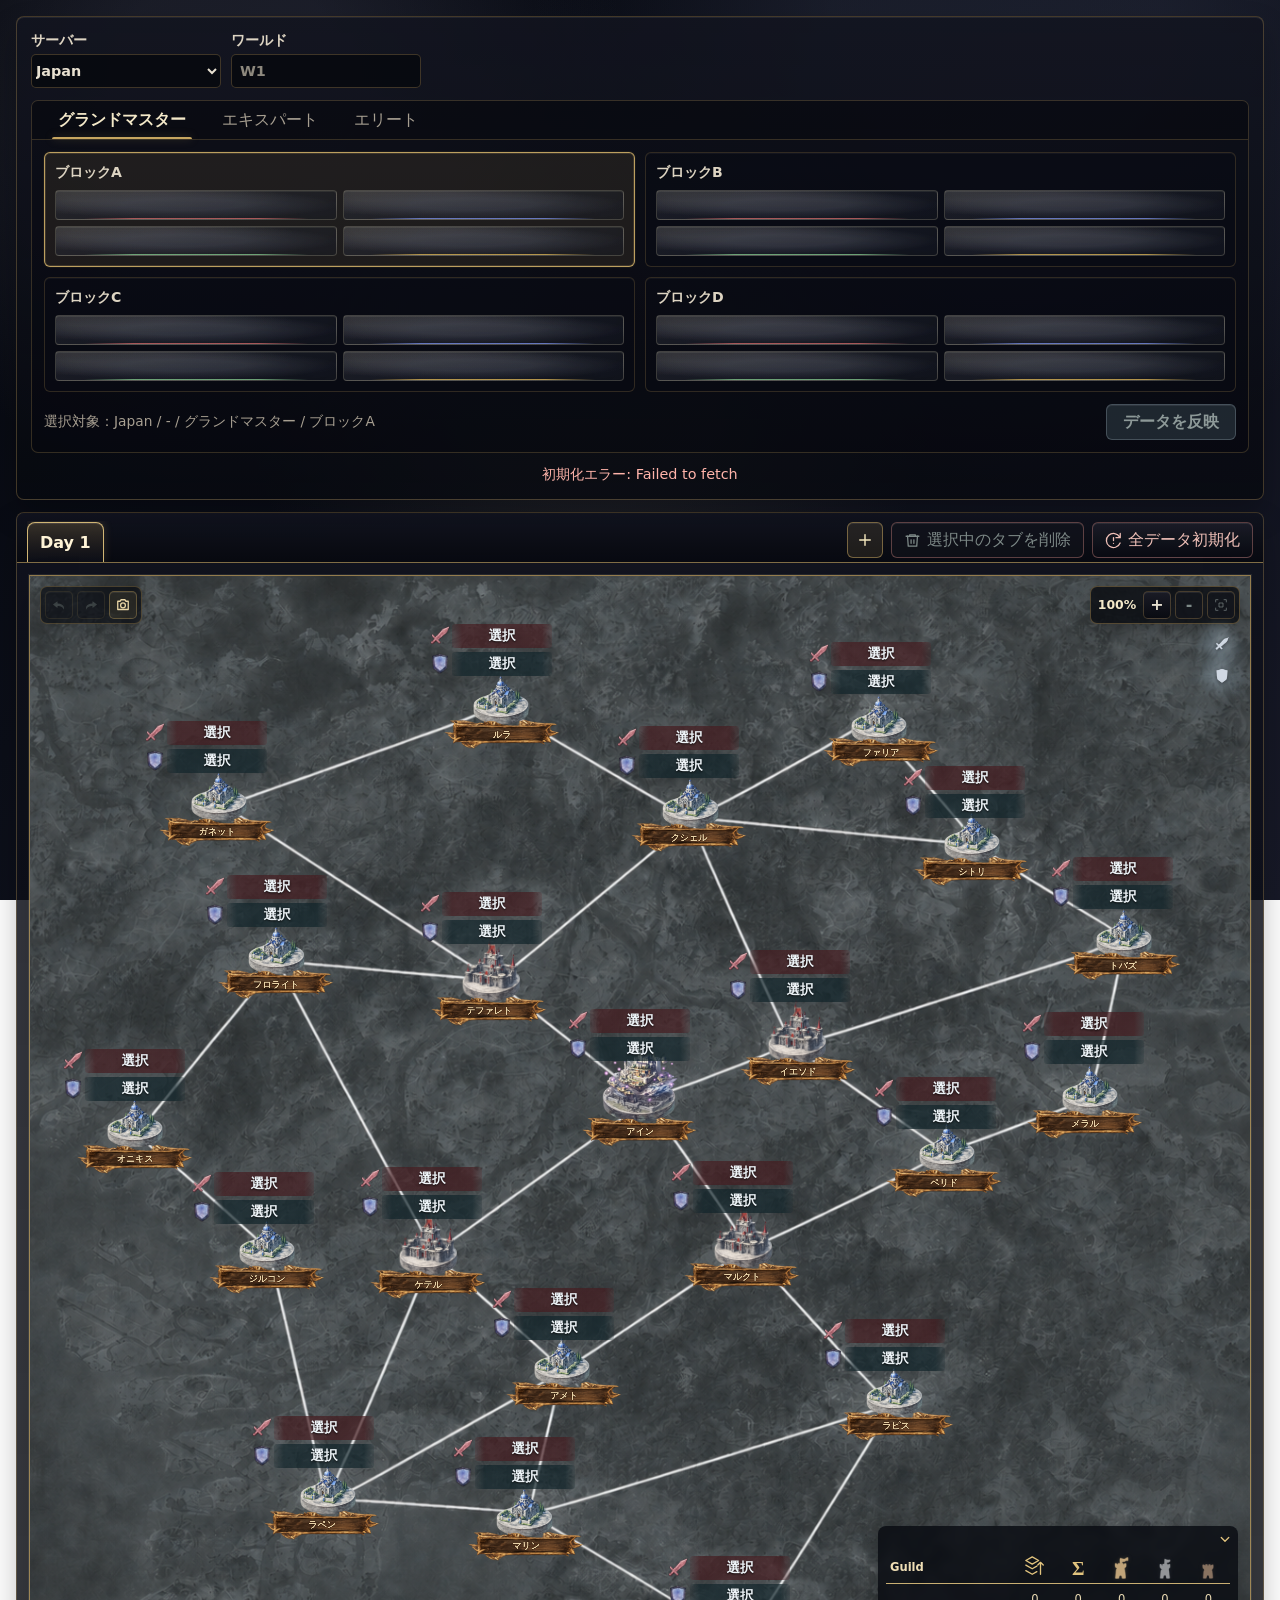
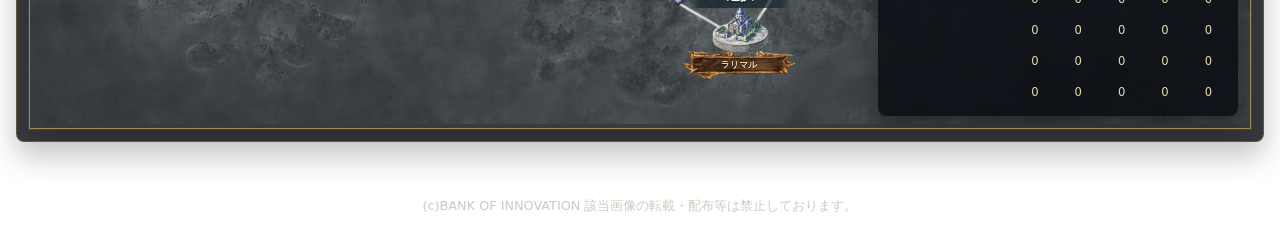
==== commit 21864f2e: "ギルドカードを控えめな色表現に変更" ====
--- a/index.html
+++ b/index.html
@@ -4,7 +4,7 @@
   <meta charset="UTF-8">
   <meta name="viewport" content="width=device-width, initial-scale=1.0">
   <title>Grand Battle Simulator</title>
-  <link rel="stylesheet" href="style.css?v=20260810-score-indent">
+  <link rel="stylesheet" href="style.css?v=20260810-guild-gradient-rule">
 </head>
 <body>
   <main class="app-shell">
--- a/style.css
+++ b/style.css
@@ -339,8 +339,10 @@
 }
 
 .guild-grid .guild-cell {
+  position: relative;
   display: block;
-  --guild-ink-rgb: 120, 108, 72;
+  --guild-ink-rgb: 72, 76, 88;
+  --guild-accent: #aa8b52;
   min-width: 0;
   min-height: 30px;
   padding: 5px 7px;
@@ -361,6 +363,18 @@
     inset 0 -12px 20px rgba(4, 8, 14, 0.12);
 }
 
+.guild-grid .guild-cell::after {
+  content: "";
+  position: absolute;
+  right: 10%;
+  bottom: 0;
+  left: 10%;
+  height: 1px;
+  pointer-events: none;
+  background: linear-gradient(90deg, transparent, var(--guild-accent) 22%, var(--guild-accent) 78%, transparent);
+  opacity: 0.82;
+}
+
 .guild-cell1 {
   --guild-ink-rgb: var(--guild-1-ink);
 }
@@ -378,23 +392,19 @@
 }
 
 .guild-grid .guild-cell1 {
-  --guild-ink-rgb: 151, 53, 57;
-  border-color: rgba(224, 94, 101, 0.58);
+  --guild-accent: #c76565;
 }
 
 .guild-grid .guild-cell2 {
-  --guild-ink-rgb: 54, 82, 143;
-  border-color: rgba(112, 139, 225, 0.58);
+  --guild-accent: #768be0;
 }
 
 .guild-grid .guild-cell3 {
-  --guild-ink-rgb: 57, 112, 71;
-  border-color: rgba(100, 185, 116, 0.58);
+  --guild-accent: #7ebf88;
 }
 
 .guild-grid .guild-cell4 {
-  --guild-ink-rgb: 139, 108, 37;
-  border-color: rgba(226, 190, 75, 0.6);
+  --guild-accent: #d4af55;
 }
 
 .apply-data-button {
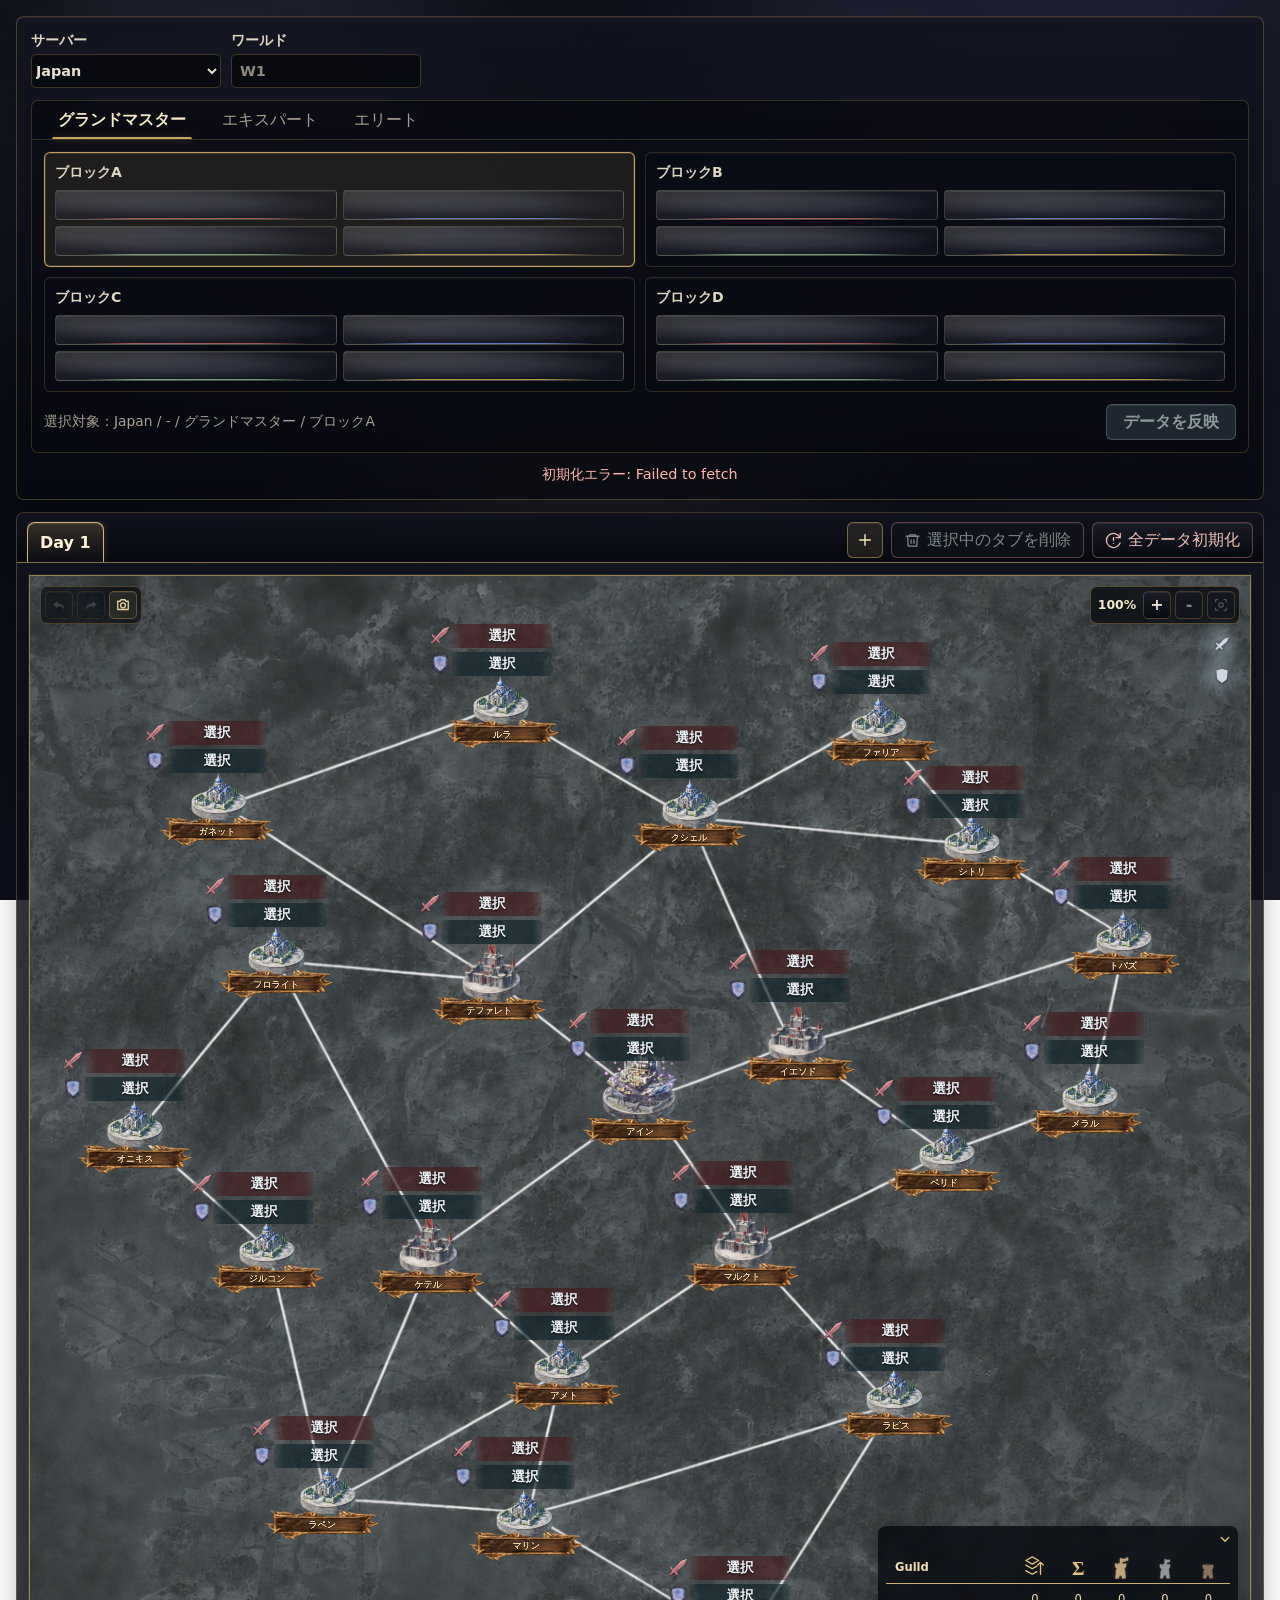
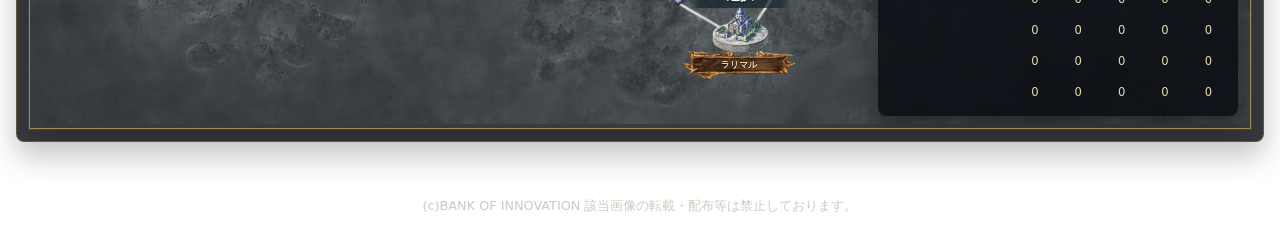
==== commit ebcb4a15: "ポイント表示と反映確認文言を調整" ====
--- a/index.html
+++ b/index.html
@@ -240,6 +240,6 @@
     (c)BANK OF INNOVATION 該当画像の転載・配布等は禁止しております。
   </footer>
 
-  <script type="module" src="js/main.js?v=20260810-score-highlight"></script>
+  <script type="module" src="js/main.js?v=20260810-status-copy"></script>
 </body>
 </html>
--- a/style.css
+++ b/style.css
@@ -1108,6 +1108,10 @@
   overflow: hidden;
   text-align: left;
   text-overflow: ellipsis;
+}
+
+.map-score-table th:first-child {
+  padding-left: 9px;
 }
 
 .map-score-table td {
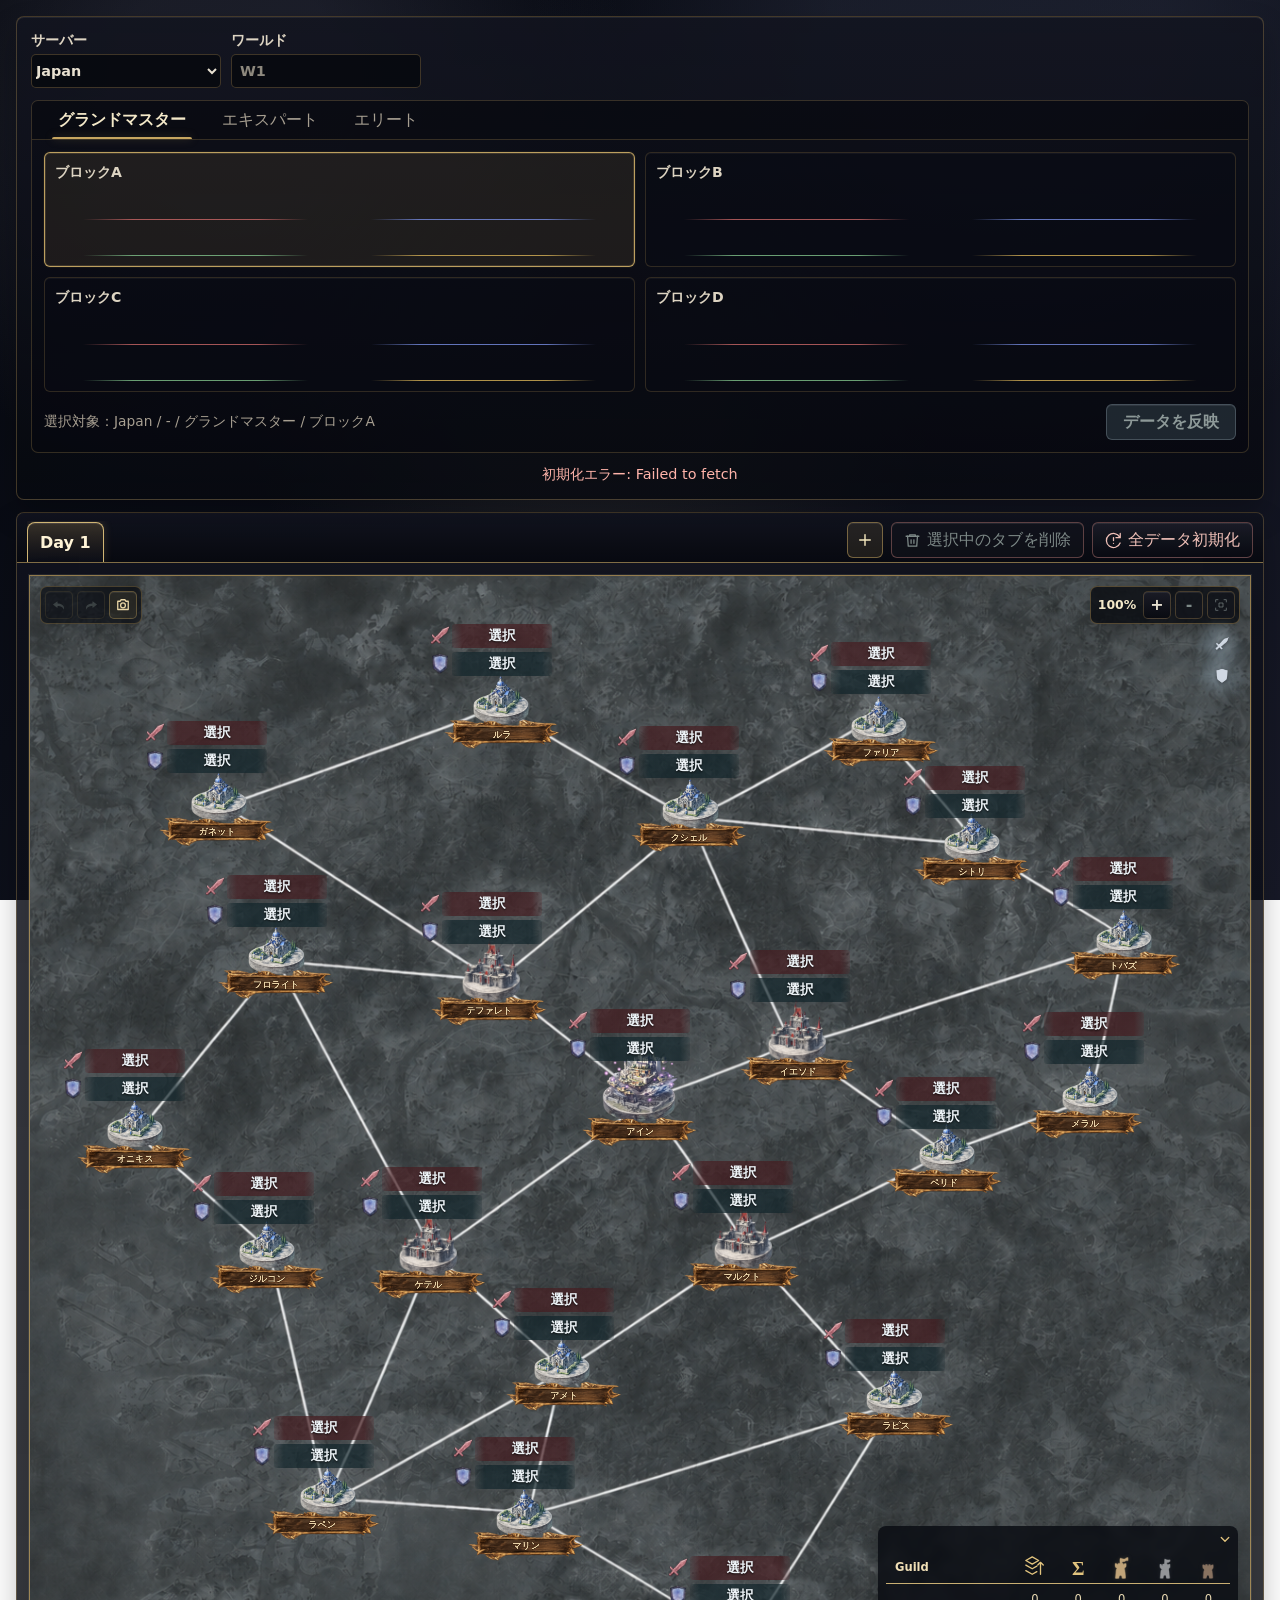
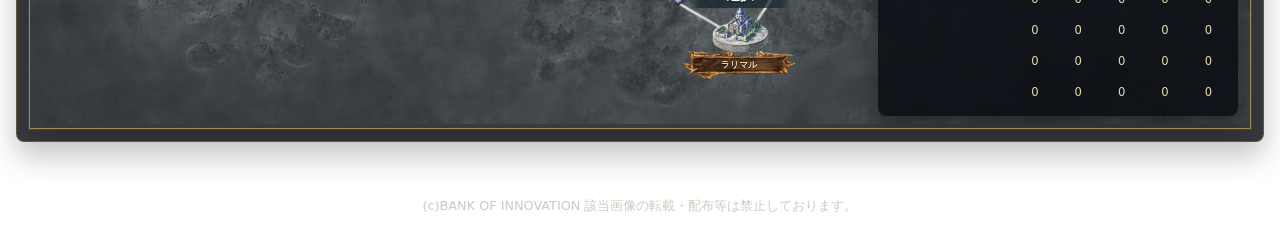
==== commit 830e9dfa: "ギルド名カードを下線表現に簡素化" ====
--- a/index.html
+++ b/index.html
@@ -4,7 +4,7 @@
   <meta charset="UTF-8">
   <meta name="viewport" content="width=device-width, initial-scale=1.0">
   <title>Grand Battle Simulator</title>
-  <link rel="stylesheet" href="style.css?v=20260810-guild-gradient-rule">
+  <link rel="stylesheet" href="style.css?v=20260810-guild-underline-only">
 </head>
 <body>
   <main class="app-shell">
--- a/style.css
+++ b/style.css
@@ -341,26 +341,19 @@
 .guild-grid .guild-cell {
   position: relative;
   display: block;
-  --guild-ink-rgb: 72, 76, 88;
   --guild-accent: #aa8b52;
   min-width: 0;
   min-height: 30px;
   padding: 5px 7px;
-  border: 1px solid rgba(245, 231, 189, 0.18);
-  border-radius: 4px;
+  border: 0;
+  border-radius: 0;
   color: #e7dcc4;
   font-weight: 700;
   text-align: center;
   white-space: normal;
   overflow-wrap: anywhere;
-  background:
-    radial-gradient(ellipse at 46% 48%, rgba(var(--guild-ink-rgb), 0.5) 0 28%, transparent 72%),
-    radial-gradient(ellipse at 18% 18%, rgba(231, 220, 196, 0.12) 0 18%, transparent 58%),
-    linear-gradient(135deg, rgba(var(--guild-ink-rgb), 0.34), rgba(var(--guild-ink-rgb), 0.18)),
-    rgba(6, 9, 16, 0.32);
-  box-shadow:
-    inset 0 1px 0 rgba(255, 244, 215, 0.08),
-    inset 0 -12px 20px rgba(4, 8, 14, 0.12);
+  background: transparent;
+  box-shadow: none;
 }
 
 .guild-grid .guild-cell::after {
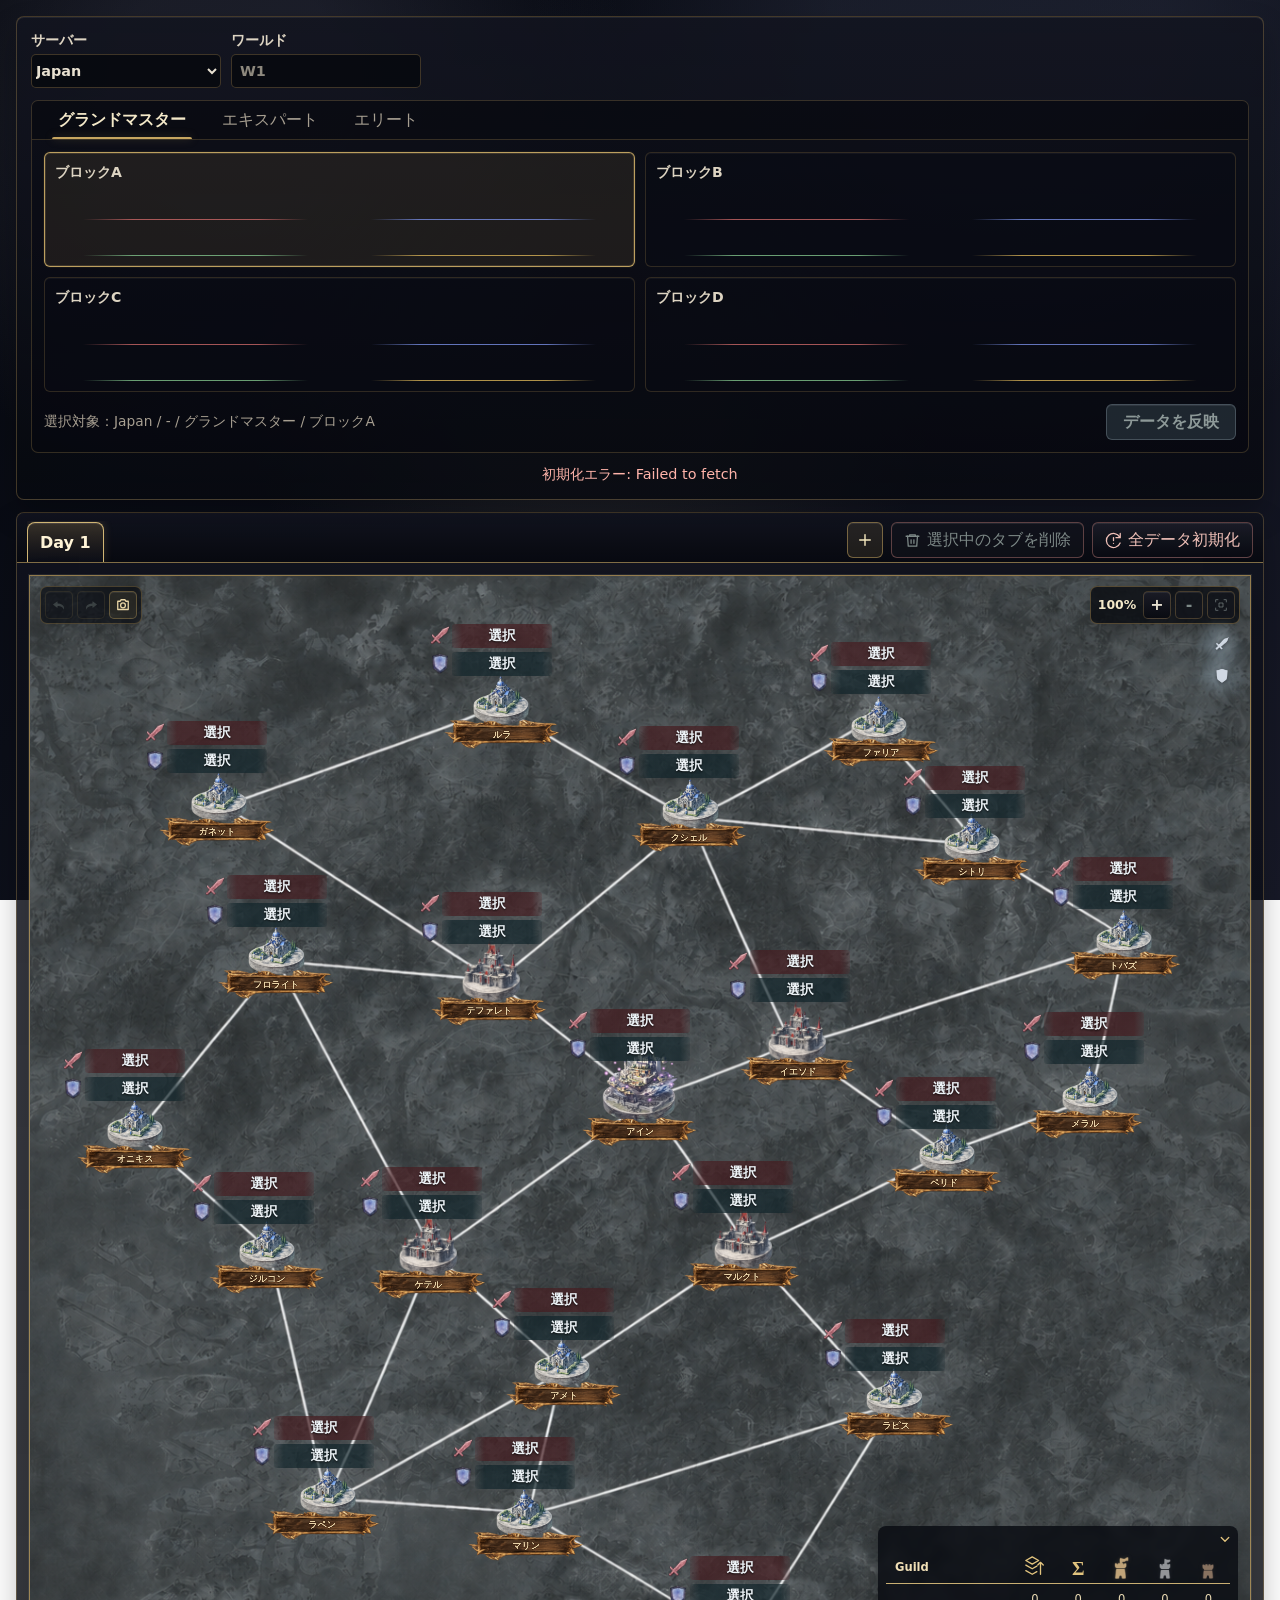
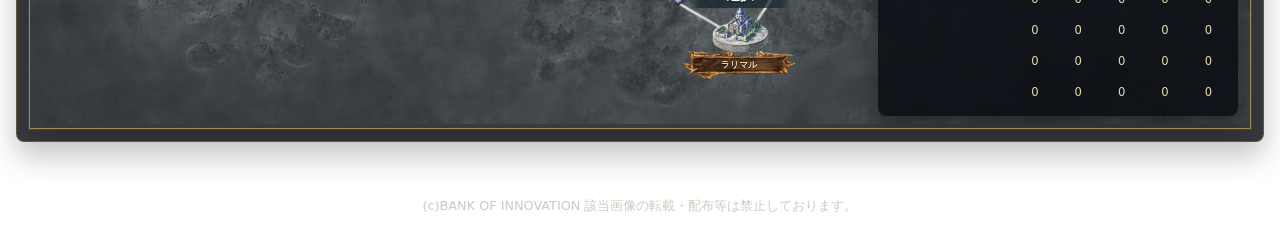
==== commit c3ed4264: "iPhoneのMAP画像書き出しを修正" ====
--- a/index.html
+++ b/index.html
@@ -4,7 +4,7 @@
   <meta charset="UTF-8">
   <meta name="viewport" content="width=device-width, initial-scale=1.0">
   <title>Grand Battle Simulator</title>
-  <link rel="stylesheet" href="style.css?v=20260810-guild-underline-only">
+  <link rel="stylesheet" href="style.css?v=20260811-ios-map-export">
 </head>
 <body>
   <main class="app-shell">
@@ -240,6 +240,6 @@
     (c)BANK OF INNOVATION 該当画像の転載・配布等は禁止しております。
   </footer>
 
-  <script type="module" src="js/main.js?v=20260810-status-copy"></script>
+  <script type="module" src="js/main.js?v=20260811-ios-map-export"></script>
 </body>
 </html>
--- a/style.css
+++ b/style.css
@@ -989,7 +989,8 @@
 }
 
 .map-score-panel.is-collapsed {
-  width: 32px;
+  width: 26px;
+  border-radius: 5px;
 }
 
 .map-score-panel-header {
@@ -2128,7 +2129,7 @@
   }
 
   .map-score-panel.is-collapsed {
-    width: 30px;
+    width: 26px;
   }
 
   .map-score-panel-body {
